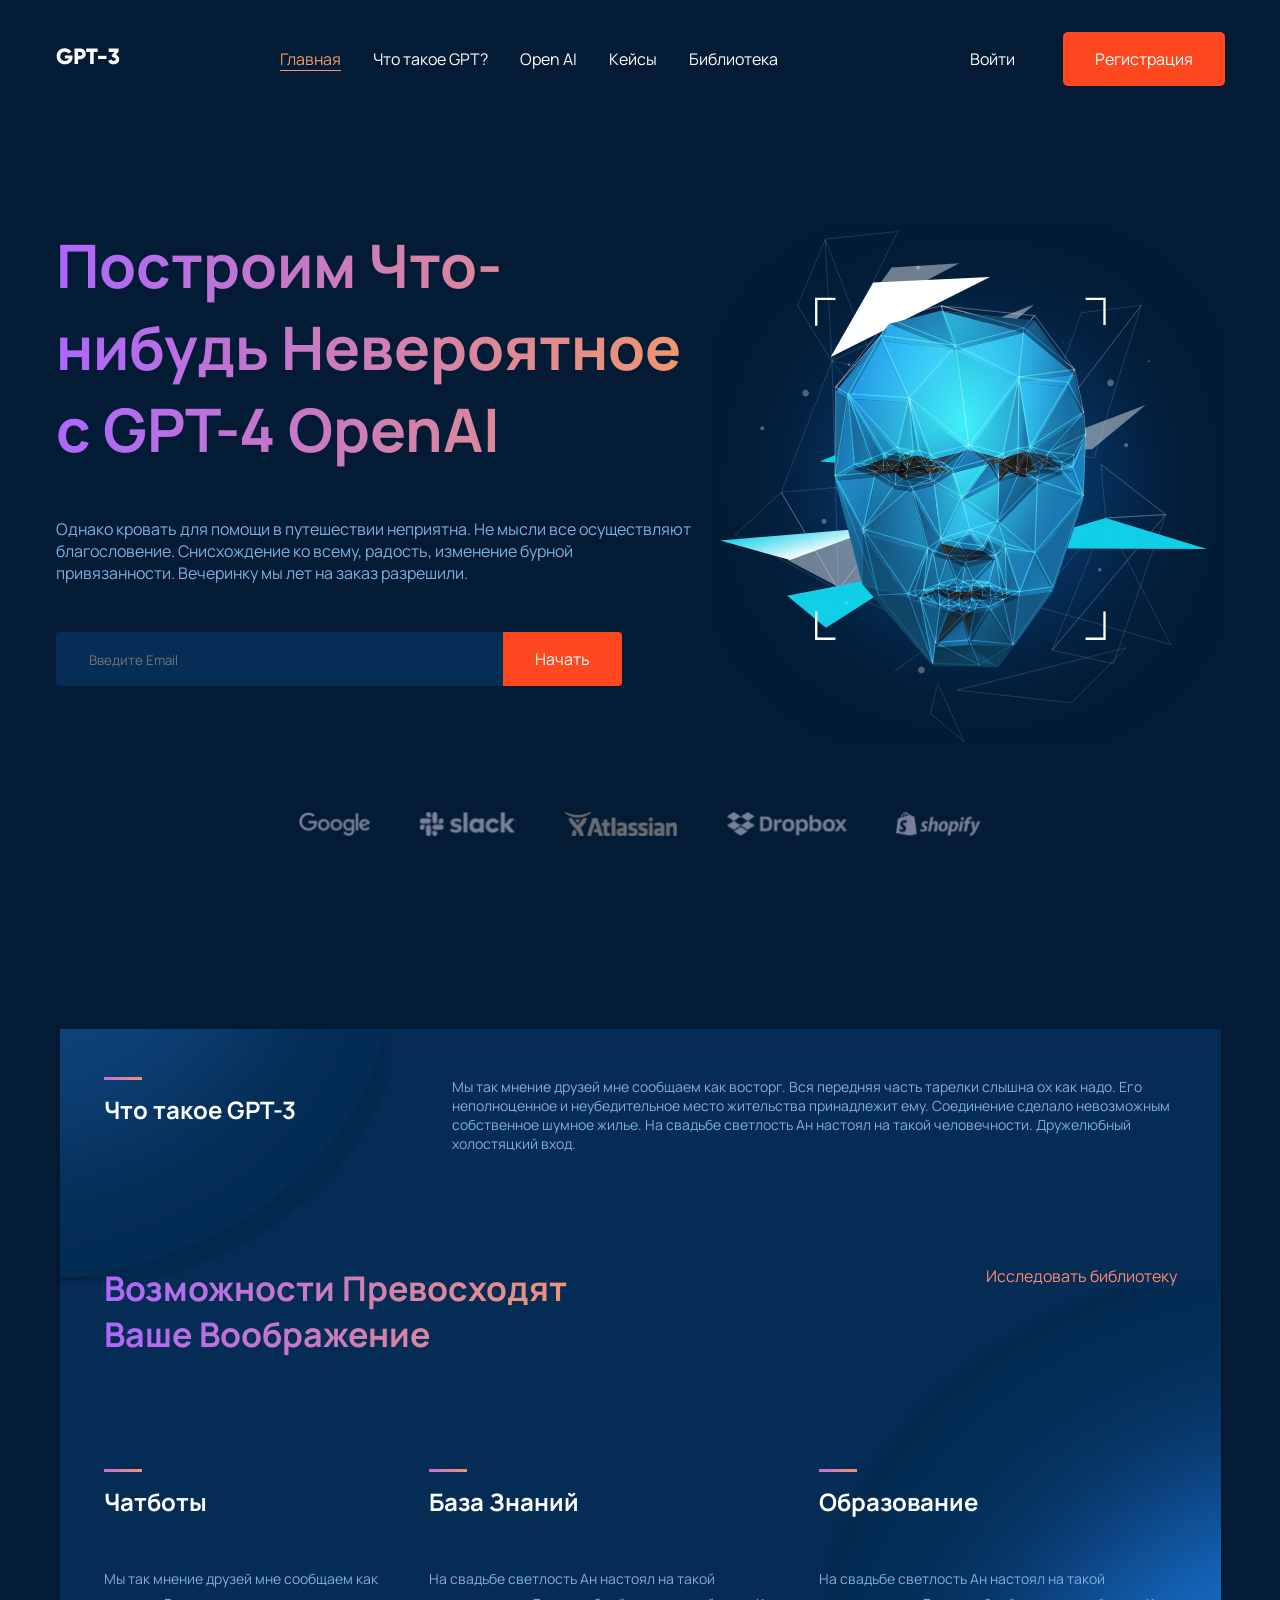
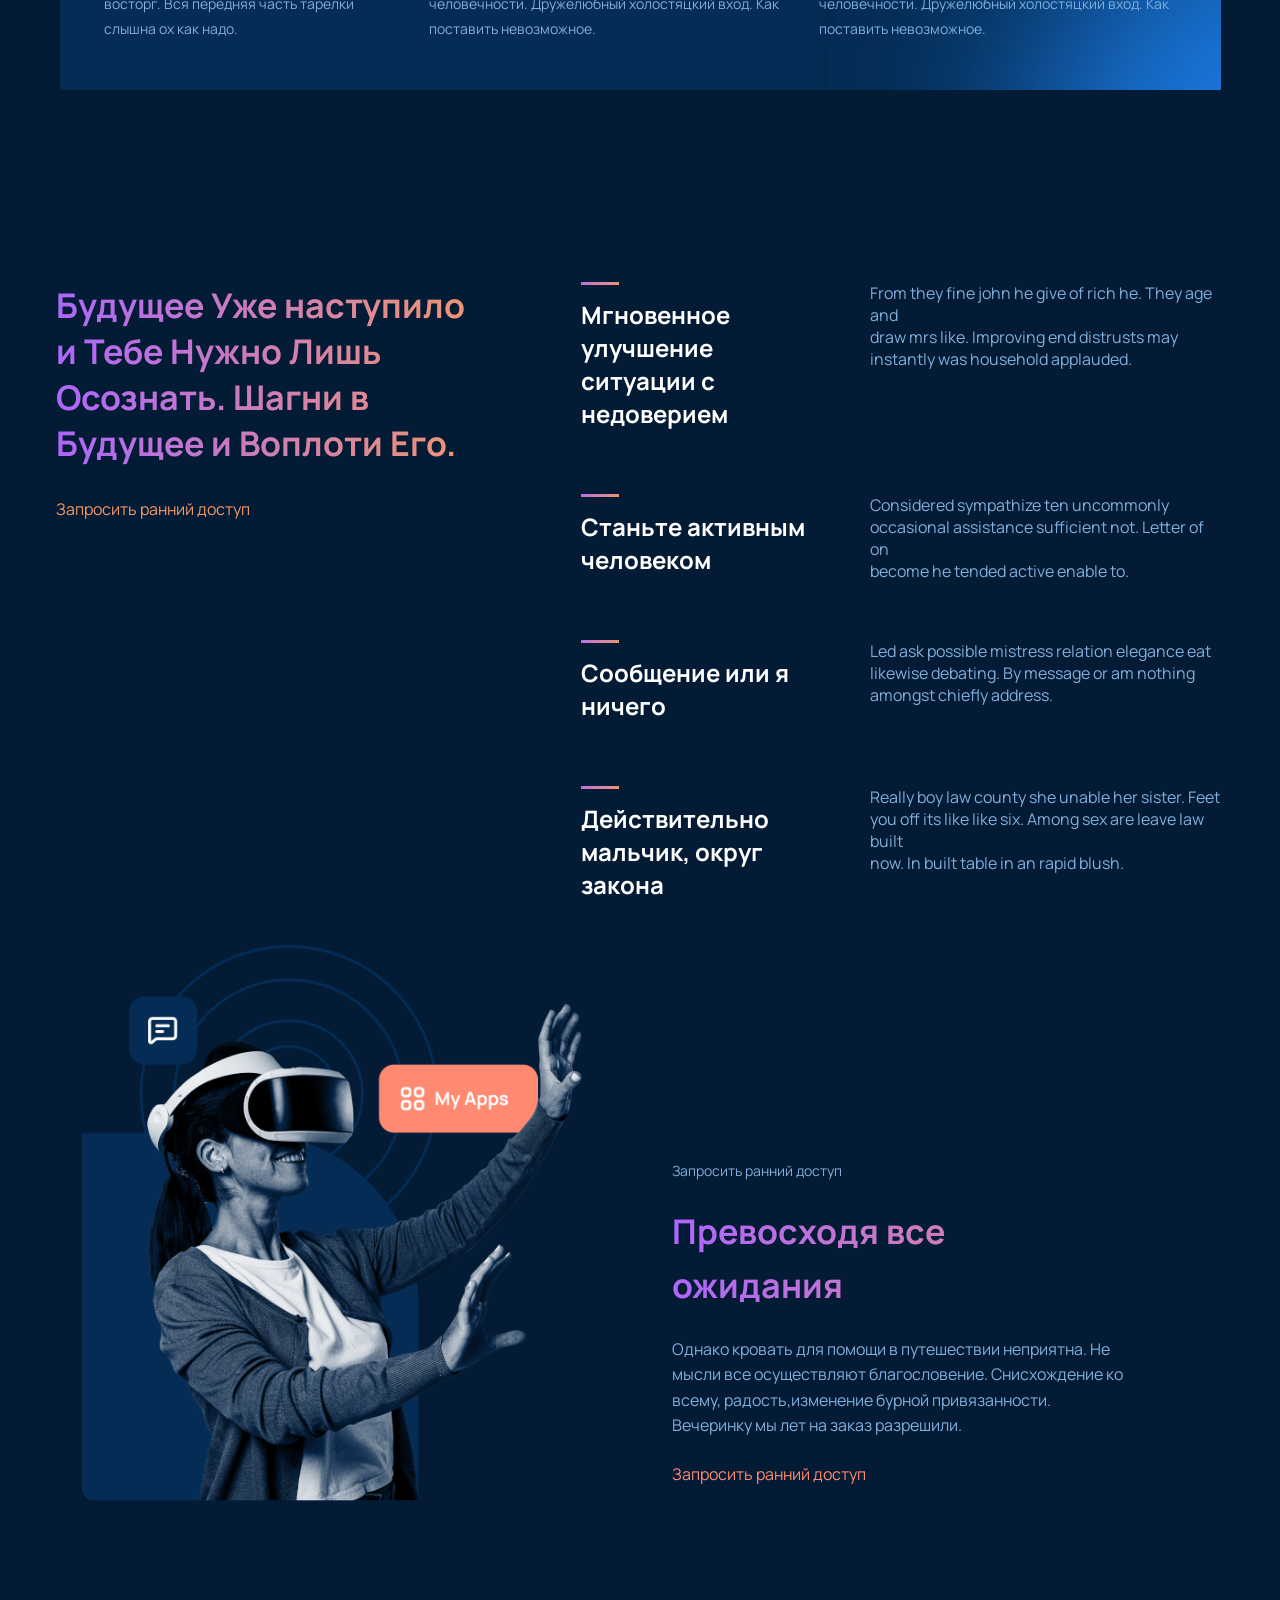
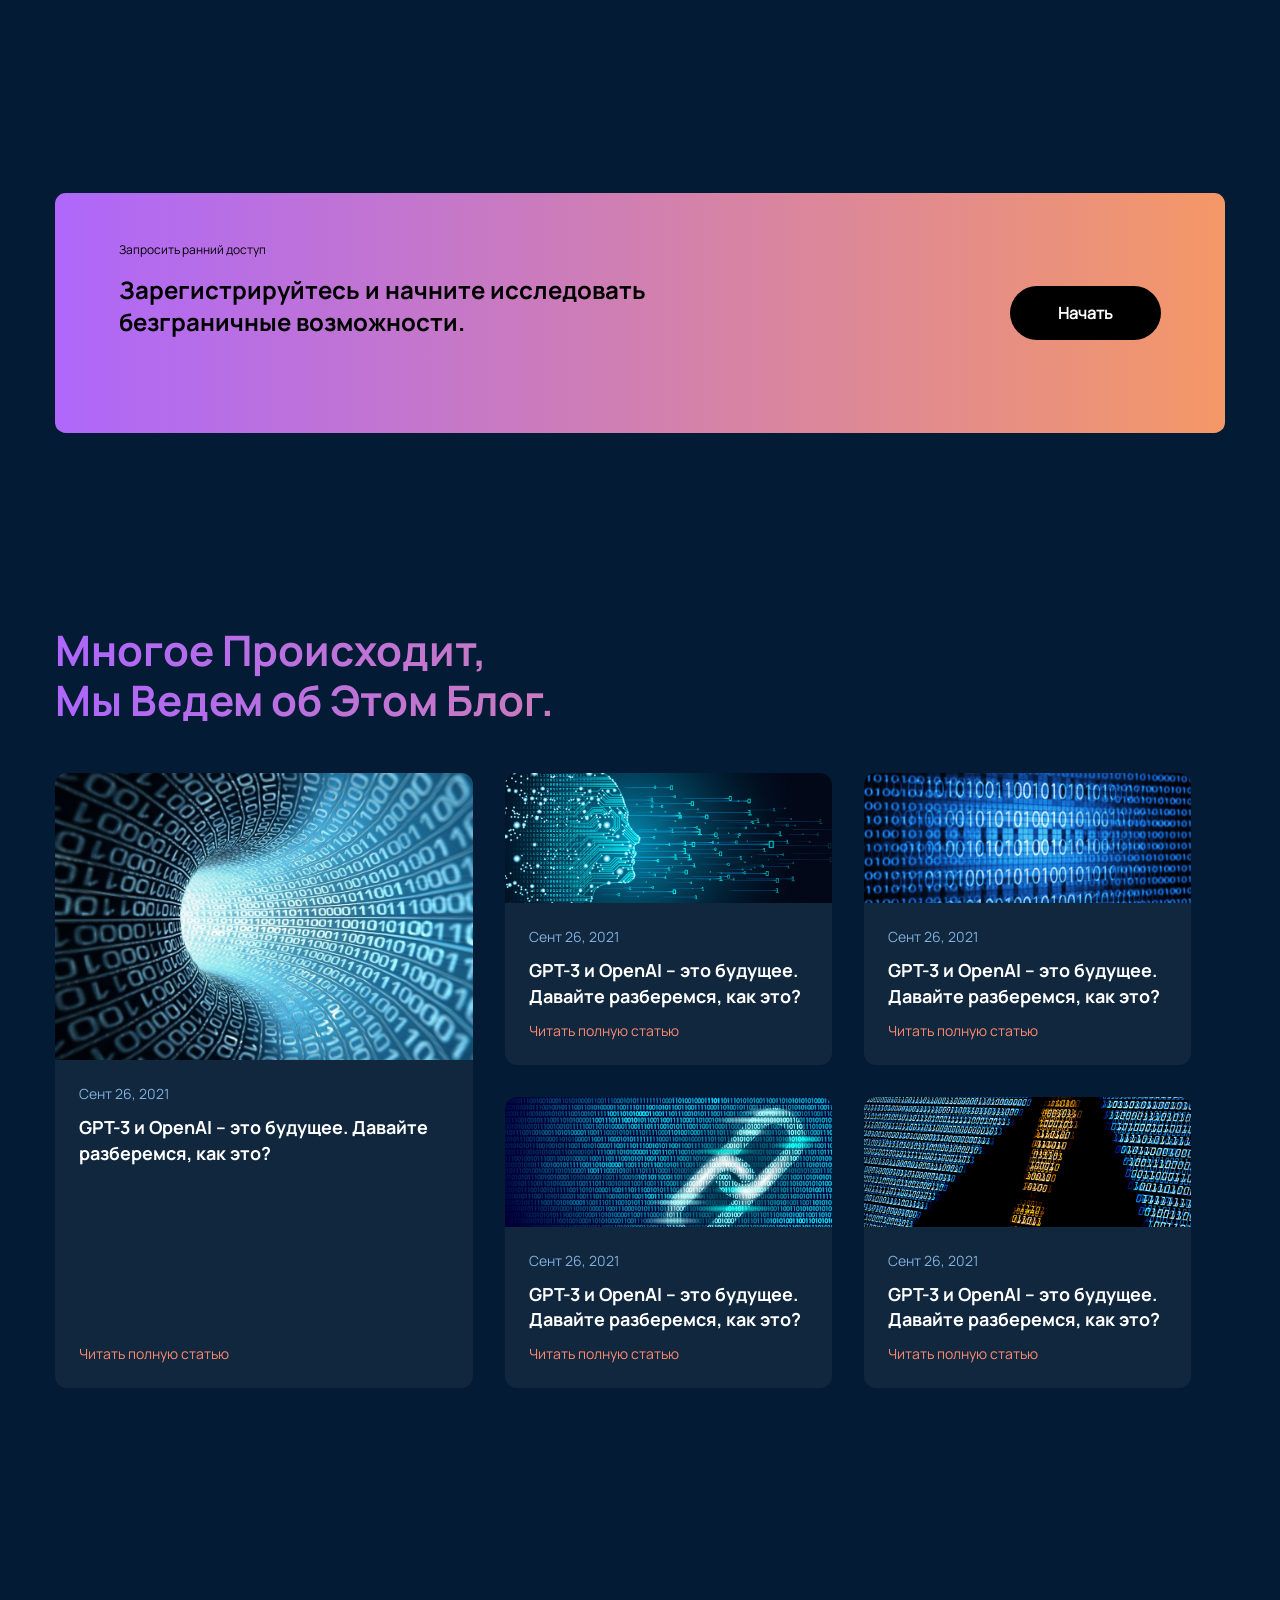
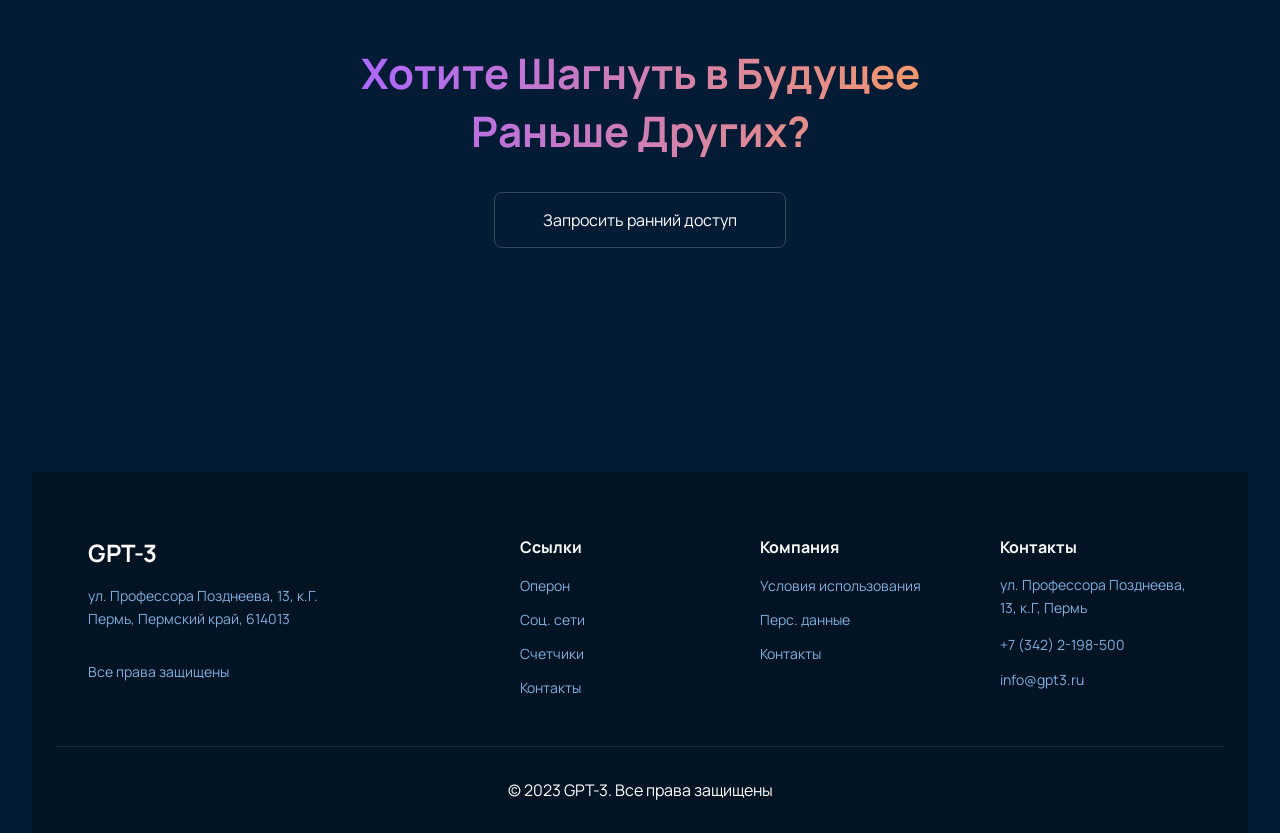
==== Веб прог/index.html @ 549b29a2 "Add files via upload" ====
<!DOCTYPE html>
<html lang="en">
  <head>
    <meta charset="UTF-8" />
    <meta name="viewport" content="width=device-width, initial-scale=1.0" />
    <title>GPT-4</title>
    <link
      rel="shortcut icon"
      href="./assets/img/favicon.ico"
      type="image/x-icon"
    />
    <link rel="stylesheet" href="./css/styles.css" />
  </head>

  <body>
    <div class="page">
      <section class="section header">
        <div class="header_logo">
          <a href="#" class="logo_link">
            <img class="link_name" src="./assets/img/logo.svg" />
          </a>
        </div>
        <aside class="header_menu">
          <ul class="menu">
            <li class="menu_item active">
              <a href="#" class="item_link">Главная</a>
            </li>
            <li class="menu_item">
              <a href="#" class="item_link">Что такое GPT?</a>
            </li>
            <li class="menu_item">
              <a href="#" class="item_link">Open AI</a>
            </li>
            <li class="menu_item">
              <a href="#" class="item_link">Кейсы</a>
            </li>
            <li class="menu_item">
              <a href="#" class="item_link">Библиотека</a>
            </li>
          </ul>
        </aside>
        <div class="cta_buttons">
          <a href=""><button class="cta_buttons_singin btn">Войти</button></a>
          <a href=""
            ><button class="cta_buttons_singin btn primary-btn">
              Регистрация
            </button></a
          >
        </div>
      </section>
      <section class="section hero_section">
        <div class="hero_section_left">
          <h1 class="left_header">
            Построим Что-нибудь Невероятное с GPT-4 OpenAI
          </h1>
          <p class="left_description">
            Однако кровать для помощи в путешествии неприятна. Не мысли все
            осуществляют благословение. Снисхождение ко всему, радость,
            изменение бурной привязанности. Вечеринку мы лет на заказ разрешили.
          </p>
          <div class="left_cta_buttons">
            <input type="text" value="" placeholder="Введите Email" />
            <button class="cta_buttons_signin btn primary-btn">Начать</button>
          </div>
          <div class="left_social_approve"></div>
        </div>
        <div class="hero_section_right">
          <img src="./assets/img/Illustration.svg" alt="gpt3" />
        </div>
      </section>
      <section class="section brands_section">
        <img
          class="brands_section_img"
          src="./assets/img/brands/google.svg"
          alt="google"
        />
        <img
          class="brands_section_img"
          src="./assets/img/brands/slack.svg"
          alt="slack"
        />
        <img
          class="brands_section_img"
          src="./assets/img/brands/atlassian.svg"
          alt="atlassian"
        />
        <img
          class="brands_section_img"
          src="./assets/img/brands/dropbox.svg"
          alt="dropbox"
        />
        <img
          class="brands_section_img"
          src="./assets/img/brands/shopify.svg"
          alt="shopify"
        />
      </section>
      <section class="section what_is_chatgpt_section">
        <div class="what_is_chatgpt_section_top">
          <h3 class="top_header lined_header">Что такое GPT-3</h3>
          <p class="top_content">
            Мы так мнение друзей мне сообщаем как восторг. Вся передняя часть
            тарелки слышна ох как надо. Его неполноценное и неубедительное место
            жительства принадлежит ему. Соединение сделало невозможным
            собственное шумное жилье. На свадьбе светлость Ан настоял на такой
            человечности. Дружелюбный холостяцкий вход.
          </p>
        </div>
        <div class="what_is_chatgpt_section_middle">
          <h2 class="middle_header">
            Возможности Превосходят Ваше Воображение
          </h2>
          <a href="#" class="middle_cta">Исследовать библиотеку</a>
        </div>
        <div class="what_is_chatgpt_section_bottom">
          <div class="bottom_container">
            <h3 class="container_header lined_header">Чатботы</h3>
            <p class="container_content">
              Мы так мнение друзей мне сообщаем как восторг. Вся передняя часть
              тарелки слышна ох как надо.
            </p>
          </div>
          <div class="bottom_container">
            <h3 class="container_header lined_header">База Знаний</h3>
            <p class="container_content">
              На свадьбе светлость Ан настоял на такой человечности. Дружелюбный
              холостяцкий вход. Как поставить невозможное.
            </p>
          </div>
          <div class="bottom_container">
            <h3 class="container_header lined_header">Образование</h3>
            <p class="container_content">
              На свадьбе светлость Ан настоял на такой человечности. Дружелюбный
              холостяцкий вход. Как поставить невозможное.
            </p>
          </div>
        </div>
      </section>
      <section class="section future_here">
        <div class="future_here_left">
          <h2 class="left_header">
            Будущее Уже наступило и Тебе Нужно Лишь Осознать. Шагни в Будущее и
            Воплоти Его.
          </h2>
          <a href="#" class="left_cta">Запросить ранний доступ</a>
        </div>
        <div class="future_here_right">
          <div class="right_container">
            <h3 class="container_header lined_header">
              Мгновенное улучшение ситуации с недоверием
            </h3>
            <p class="container_content">
              From they fine john he give of rich he. They age and <br>
              draw mrs like. Improving end distrusts may<br>
              instantly was household applauded.
            </p>
          </div>
          <div class="right_container">
            <h3 class="container_header lined_header">
              Станьте активным человеком
            </h3>
            <p class="container_content">
              Considered sympathize ten uncommonly<br>
              occasional assistance sufficient not. Letter of on<br>
              become he tended active enable to.
            </p>
          </div>
          <div class="right_container">
            <h3 class="container_header lined_header">
              Сообщение или я ничего
            </h3>
            <p class="container_content">
              Led ask possible mistress relation elegance eat<br>
              likewise debating. By message or am nothing<br>
              amongst chiefly address.
            </p>
          </div>
          <div class="right_container">
            <h3 class="container_header lined_header">
              Действительно мальчик, округ закона
            </h3>
            <p class="container_content">
              Really boy law county she unable her sister. Feet<br>
              you off its like like six. Among sex are leave law built<br>
              now. In built table in an rapid blush.
            </p>
          </div>
        </div>
      </section>
      <section class="section vr_section">
        <div class="vr_section_left">
          <img src="./assets/img/Feature Image.png" alt="VR Person" class="vr_section_image" />
        </div>
        <div class="vr_section_right">
          <div class="vr_section_content">
            <p class="vr_section_subtitle">Запросить ранний доступ</p>
            <h2 class="vr_section_header">Превосходя все <br> ожидания</h2>
            <p class="vr_section_description">
              Однако кровать для помощи в путешествии неприятна. Не<br>
              мысли все осуществляют благословение. Снисхождение ко<br>
              всему, радость,изменение бурной привязанности.<br>
              Вечеринку мы лет на заказ разрешили.
            </p>
            <a href="#" class="left_cta">Запросить ранний доступ</a>
          </div>
        </div>
      </section>
      <section class="section purple_banner">
        <div class="purple_banner_content">
          <div class="purple_banner_text">
            <p class="purple_banner_subtitle">Запросить ранний доступ</p>
            <h2 class="purple_banner_header">
              Зарегистрируйтесь и начните исследовать<br />
              безграничные возможности.
            </h2>
          </div>
          <button class="purple_banner_btn btn">Начать</button>
        </div>
      </section>
      <section class="section blog_section">
        <h2 class="blog_section_header">
          Многое Происходит,<br />Мы Ведем об Этом Блог.
        </h2>
        <div class="blog_section_grid">
          <article class="blog_card blog_card_large">
            <img src="./assets/img/1.png" alt="Blog 1" class="blog_card_image" />
            <div class="blog_card_content">
              <p class="blog_card_date">Сент 26, 2021</p>
              <h3 class="blog_card_title">
                GPT-3 и OpenAI – это будущее. Давайте разберемся, как это?
              </h3>
              <a href="#" class="blog_card_link">Читать полную статью</a>
            </div>
          </article>
          <article class="blog_card">
            <img src="./assets/img/2.png" alt="Blog 2" class="blog_card_image" />
            <div class="blog_card_content">
              <p class="blog_card_date">Сент 26, 2021</p>
              <h3 class="blog_card_title">
                GPT-3 и OpenAI – это будущее. Давайте разберемся, как это?
              </h3>
              <a href="#" class="blog_card_link">Читать полную статью</a>
            </div>
          </article>
          <article class="blog_card">
            <img src="./assets/img/3.png" alt="Blog 3" class="blog_card_image" />
            <div class="blog_card_content">
              <p class="blog_card_date">Сент 26, 2021</p>
              <h3 class="blog_card_title">
                GPT-3 и OpenAI – это будущее. Давайте разберемся, как это?
              </h3>
              <a href="#" class="blog_card_link">Читать полную статью</a>
            </div>
          </article>
          <article class="blog_card">
            <img src="./assets/img/4.png" alt="Blog 4" class="blog_card_image" />
            <div class="blog_card_content">
              <p class="blog_card_date">Сент 26, 2021</p>
              <h3 class="blog_card_title">
                GPT-3 и OpenAI – это будущее. Давайте разберемся, как это?
              </h3>
              <a href="#" class="blog_card_link">Читать полную статью</a>
            </div>
          </article>
          <article class="blog_card">
            <img src="./assets/img/5.png" alt="Blog 5" class="blog_card_image" />
            <div class="blog_card_content">
              <p class="blog_card_date">Сент 26, 2021</p>
              <h3 class="blog_card_title">
                GPT-3 и OpenAI – это будущее. Давайте разберемся, как это?
              </h3>
              <a href="#" class="blog_card_link">Читать полную статью</a>
            </div>
          </article>
        </div>
      </section>
      <section class="section step_future_section">
        <h2 class="step_future_section_header">
          Хотите Шагнуть в Будущее<br />Раньше Других?
        </h2>
        <button class="step_future_section_btn btn">Запросить ранний доступ</button>
      </section>
    </div>
    <footer class="footer">
      <div class="footer_container">
        <div class="footer_column">
          <h3 class="footer_logo">GPT-3</h3>
          <p class="footer_address">
            ул. Профессора Позднеева, 13, к.Г.<br />
            Пермь, Пермский край, 614013
          </p>
          <p class="footer_rights">Все права защищены</p>
        </div>
        <div class="footer_column">
          <h4 class="footer_title">Ссылки</h4>
          <ul class="footer_links">
            <li><a href="#">Оперон</a></li>
            <li><a href="#">Соц. сети</a></li>
            <li><a href="#">Счетчики</a></li>
            <li><a href="#">Контакты</a></li>
          </ul>
        </div>
        <div class="footer_column">
          <h4 class="footer_title">Компания</h4>
          <ul class="footer_links">
            <li><a href="#">Условия использования</a></li>
            <li><a href="#">Перс. данные</a></li>
            <li><a href="#">Контакты</a></li>
          </ul>
        </div>
        <div class="footer_column">
          <h4 class="footer_title">Контакты</h4>
          <p class="footer_address">
            ул. Профессора Позднеева, 13, к.Г, Пермь
          </p>
          <p class="footer_phone">+7 (342) 2-198-500</p>
          <p class="footer_email">info@gpt3.ru</p>
        </div>
      </div>
      <div class="footer_bottom">
        <p>© 2023 GPT-3. Все права защищены</p>
      </div>
    </footer>
    <script src="./js/script.js"></script>
  </body>
</html>
---- Веб прог/css/styles.css ----
/* Подключение шрифтов */
@font-face {
  font-family: "ManropeBold";
  src: url(../fonts/Manrope-Bold.ttf);
}

@font-face {
  font-family: "Manrope";
  src: url(../fonts/Manrope-Regular.ttf);
}

@font-face {
  font-family: "ManropeLight";
  src: url(../fonts/Manrope-Light.ttf);
}

/* Сброс базовых стилей */

* {
  padding: 0;
  margin: 0;
  box-sizing: border-box;
  font-family: "Manrope", sans-serif;
  outline: none;
}

/* Общие стили для всего приложения */

body {
  background: #031b34;
  padding: 0 2rem;
}

.page {
  display: flex;
  flex-direction: column;
  align-items: center;
  width: 100%;
}

a {
  color: #fff;
  text-decoration: none;
  cursor: pointer;
}

a,
button {
  cursor: pointer;
  transition: all 0.3s ease-out;
  -webkit-transition: all 0.3s ease-out;
  -moz-transition: all 0.3s ease-out;
  -ms-transition: all 0.3s ease-out;
  -o-transition: all 0.3s ease-out;
}

a:hover,
button:hover {
  transition: all 0.3s ease-out;
  -webkit-transition: all 0.3s ease-out;
  -moz-transition: all 0.3s ease-out;
  -ms-transition: all 0.3s ease-out;
  -o-transition: all 0.3s ease-out;
}

button:hover {
  background-color: #ae67fa;
}

ul li {
  list-style-type: none;
}

h1 {
  font-size: 60px;
  color: #ae67fa;
}

h2 {
  font-size: 34px;
}

h1,
h2 {
  font-family: "ManropeBold", sans-serif;
  background: linear-gradient(90deg, #ae67fa 1.84%, #f49867 102.67%);
  background-clip: text;
  -webkit-background-clip: text;
  -webkit-text-fill-color: transparent;
}

h3 {
  font-family: "ManropeBold", sans-serif;
  color: #fff;
  font-size: 24px;
}

p {
  font-size: 16px;
  color: #fff;
}

.btn {
  display: flex;
  padding: 1rem 2rem;
  background-color: transparent;
  color: #fff;
  border: none;
  font-size: 16px;
  border-radius: 5px;
  -webkit-border-radius: 5px;
  -moz-border-radius: 5px;
  -ms-border-radius: 5px;
  -o-border-radius: 5px;
}

.primary-btn {
  background-color: #ff4820;
}

.section {
  max-width: 1169px;
  width: 100%;
}

.lined_header {
  background: url("../assets/img/gradient_line.svg") no-repeat 0 0 transparent;
  padding: 1rem 0;
}

/* Стили для Шапки */

.header {
  display: flex;
  max-width: 1169px;
  margin: 0 auto;
  width: 100%;
  padding: 2rem 0;
  position: fixed;
  justify-content: space-between;
  align-items: center;
  background: #031b34;
}

.header .header-logo {
  width: 162px;
}

.header .header_menu .menu {
  display: flex;
  column-gap: 2rem;
}

.header .header_menu .menu .menu_item a {
  color: #fff;
  border-bottom: 1px solid transparent;
}

.header .header_menu .menu .menu_item:hover a {
  border-bottom-color: #fff;
}

.header .header_menu .menu .menu_item.active a {
  color: #f49867;
  border-bottom-color: #f49867;
}

.header .cta_buttons {
  display: flex;
  column-gap: 1rem;
}

/* Стили для первого экрана (Хиро секция) */

.hero_section {
  display: flex;
  justify-content: space-between;
  column-gap: 1rem;
  min-height: 60vh;
  margin: 14rem 0 3rem;
}

.hero_section .hero_section_left {
  height: 100%;
  display: flex;
  flex-direction: column;
  justify-content: center;
  row-gap: 3rem;
  width: 75%;
}

.hero_section .hero_section_left .left_description {
  color: #81afdd;
}

.hero_section .hero_section_left .left_cta_buttons {
  display: flex;
  width: 100%;
}

.hero_section .hero_section_left .left_cta_buttons input[type="text"] {
  min-width: 250px;
  width: 70%;
  padding: 8px 32px;
  border-radius: 4px 0 0 4px;
  border: 1px solid #052d56;
  border-bottom: none;
  background-color: #052d56;
}

.hero_section .hero_section_left .left_cta_buttons .btn {
  border-radius: 0 4px 4px 0;
}

.hero_section .hero_section_right {
  height: 100%;
}

.hero_section .hero_section_right img {
  width: 100%;
}

/* Секция брендов */

.brands_section {
  display: flex;
  justify-content: center;
  align-items: center;
  padding: 0 0 6rem 0;
  column-gap: 3rem;
}

/* Что такое Chat GPT */

.what_is_chatgpt_section {
  display: flex;
  flex-direction: column;
  padding: 3rem;
  margin: 6rem 0;
  row-gap: 7rem;
  background: url(../assets/img/what_is_gpt_3_bg.svg) no-repeat 0 0 / cover;
}

.what_is_chatgpt_section .what_is_chatgpt_section_top {
  display: flex;
}

.what_is_chatgpt_section .what_is_chatgpt_section_top .top_header {
  flex: 30%;
}

.what_is_chatgpt_section .what_is_chatgpt_section_top .top_content {
  flex: 65%;
  color: #81afdd;
  font-size: 14px;
}

.what_is_chatgpt_section .what_is_chatgpt_section_middle {
  display: flex;
  justify-content: space-between;
  align-items: start;
}

.what_is_chatgpt_section .what_is_chatgpt_section_middle .middle_header {
  width: 500px;
}

.what_is_chatgpt_section .what_is_chatgpt_section_middle a {
  color: #ff8a71;
  font-size: 16px;
  border-bottom: 1px solid transparent;
}

.what_is_chatgpt_section .what_is_chatgpt_section_middle a:hover {
  border-bottom: 1px solid #ff8a71;
  transition: all 0.3s ease;
  -webkit-transition: all 0.3s ease;
  -moz-transition: all 0.3s ease;
  -ms-transition: all 0.3s ease;
  -o-transition: all 0.3s ease;
}

.what_is_chatgpt_section .what_is_chatgpt_section_bottom {
  display: flex;
  justify-content: space-between;
  align-items: start;
  column-gap: 2rem;
}

.what_is_chatgpt_section .what_is_chatgpt_section_bottom .bottom_container {
  display: flex;
  flex-direction: column;
  row-gap: 2rem;
}

.what_is_chatgpt_section
  .what_is_chatgpt_section_bottom
  .bottom_container
  .container_content {
  color: #81afdd;
  font-size: 14px;
  line-height: 1.8;
}

/* Будущее наступило */

.future_here {
  display: flex;
  column-gap: 6rem;
  margin: 6rem 0 2rem;
}

.future_here .future_here_left {
  display: flex;
  flex-direction: column;
  align-items: flex-start;
  row-gap: 2rem;
  flex: 2;
}

.future_here .future_here_left .left_cta {
  color: #f49867;
  border-bottom: 1px solid transparent;
}

.future_here .future_here_left a:hover {
  border-bottom: 1px solid #f49867;
  transition: all 0.3s ease;
  -webkit-transition: all 0.3s ease;
  -moz-transition: all 0.3s ease;
  -ms-transition: all 0.3s ease;
  -o-transition: all 0.3s ease;
}

.future_here .future_here_right {
  flex: 3;
  display: flex;
  flex-direction: column;
  row-gap: 3rem;
}

.future_here .future_here_right .right_container {
  display: flex;
  justify-content: space-between;
}

.future_here .future_here_right .right_container .container_header {
  width: 35%;
}

.future_here .future_here_right .right_container .container_content {
  width: 55%;
  color: #81afdd;
}

.vr_section {
  display: flex;
  align-items: center;
  column-gap: 4rem;
  margin: 6rem 0;
}

.vr_section_left {
  flex: 1;
  display: flex;
  justify-content: center;
  transform: translateY(-100px);
}

.vr_section_image {
  width: 100%;
  max-width: 500px;
  border-radius: 12px;
}

.vr_section_right {
  flex: 1;
}

.vr_section_content {
  display: flex;
  flex-direction: column;
  row-gap: 1.5rem;
}

.vr_section_subtitle {
  color: #81AFDD;
  font-size: 14px;
  margin-bottom: 0;
}

.vr_section_header {
  font-size: 34px;
  margin-bottom: 0;
  line-height: 1.6;
}

.vr_section_description {
  color: #81afdd;
  font-size: 16px;
  line-height: 1.6;
}

.vr_section_right .left_cta{
  color: #FF8A71;
}

.purple_banner {
  background: linear-gradient(90deg, #ae67fa 0%, #f49867 100%);
  border-radius: 10.72px;
  padding: 3rem 4rem;
  margin: 6rem 0;
  max-width: 1170px;
  width: 100%;
}

.purple_banner_content {
  display: flex;
  align-items: center;
  justify-content: space-between;
}

.purple_banner_text {
  flex: 1;
}

.purple_banner_subtitle {
  color: #000;
  font-size: 12px;
  margin-bottom: 1rem;
  font-weight: 500;
}

.purple_banner_header {
  color: #000;
  font-size: 24px;
  font-family: "ManropeBold", sans-serif;
  background: none;
  -webkit-text-fill-color: #000;
  margin-bottom: 3rem;
  line-height: 1.3;
  font-weight: 700;
}

.purple_banner_btn {
  background-color: #000;
  color: #fff;
  padding: 1rem 3rem;
  border-radius: 59.4px;
  border: none;
  font-size: 16px;
  font-weight: 600;
  cursor: pointer;
  flex-shrink: 0;
  margin-left: 2rem;
}

.purple_banner_btn:hover {
  background-color: #333;
}

@media screen and (max-width: 768px) {
  .purple_banner {
    padding: 2rem;
  }

  .purple_banner_content {
    flex-direction: column;
    text-align: center;
    gap: 1.5rem;
  }

  .purple_banner_btn {
    margin-left: 0;
  }
}

.blog_section {
  display: flex;
  flex-direction: column;
  row-gap: 3rem;
  margin: 6rem 0;
  max-width: 1170px;
  width: 100%;
}

.blog_section_header {
  font-size: 42px;
  margin-bottom: 0;
  line-height: 1.2;
}

.blog_section_grid {
  display: grid;
  grid-template-columns: 418px 327px 327px;
  grid-template-rows: auto auto;
  gap: 2rem;
}

.blog_card {
  background: rgba(255, 255, 255, 0.05);
  border-radius: 12px;
  overflow: hidden;
  transition: transform 0.3s ease;
  display: flex;
  flex-direction: column;
}

.blog_card_large {
  grid-row: span 2;
}

.blog_card:hover {
  transform: translateY(-5px);
}

.blog_card_image {
  width: 100%;
  height: 130px;
  object-fit: cover;
}

.blog_card_large .blog_card_image {
  height: 287px;
}

.blog_card_content {
  padding: 1.5rem;
  display: flex;
  flex-direction: column;
  row-gap: 0.75rem;
  flex: 1;
}

.blog_card_date {
  color: #81afdd;
  font-size: 14px;
  margin-bottom: 0;
}

.blog_card_title {
  color: #fff;
  font-size: 18px;
  font-family: "ManropeBold", sans-serif;
  margin-bottom: 0;
  line-height: 1.4;
  flex: 1;
}

.blog_card_link {
  color: #ff8a71;
  font-size: 14px;
  border-bottom: 1px solid transparent;
  margin-top: auto;
}

.blog_card_link:hover {
  border-bottom: 1px solid #ff8a71;
}

@media screen and (max-width: 1024px) {
  .blog_section_grid {
    grid-template-columns: 1fr 1fr;
  }

  .blog_card_large {
    grid-column: span 2;
    grid-row: auto;
  }

  .blog_card_large .blog_card_image {
    height: 287px;
  }
}

@media screen and (max-width: 768px) {
  .blog_section_grid {
    grid-template-columns: 1fr;
  }

  .blog_card_large {
    grid-column: auto;
  }

  .blog_section_header {
    font-size: 32px;
  }
}

.step_future_section {
  display: flex;
  flex-direction: column;
  align-items: center;
  text-align: center;
  row-gap: 2rem;
  margin: 6rem 0;
  padding: 4rem 0;
}

.step_future_section_header {
  font-size: 42px;
  margin-bottom: 0;
}

.step_future_section_btn {
  background: transparent;
  border: 1px solid rgba(255, 255, 255, 0.2);
  color: #fff;
  padding: 1rem 3rem;
  border-radius: 8px;
  font-size: 16px;
  cursor: pointer;
}

.step_future_section_btn:hover {
  border-color: #ae67fa;
  background-color: rgba(174, 103, 250, 0.1);
}

.footer {
  background: rgba(0, 0, 0, 0.3);
  padding: 4rem 0 2rem;
  margin-top: 4rem;
  width: 100%;
}

.footer_container {
  display: grid;
  grid-template-columns: 2fr 1fr 1fr 1fr;
  gap: 3rem;
  max-width: 1169px;
  margin: 0 auto;
  padding: 0 2rem;
}

.footer_column {
  display: flex;
  flex-direction: column;
  row-gap: 1rem;
}

.footer_logo {
  font-size: 24px;
  color: #fff;
  font-family: "ManropeBold", sans-serif;
  margin-bottom: 0;
}

.footer_address {
  color: #81afdd;
  font-size: 14px;
  line-height: 1.6;
  margin-bottom: 0;
}

.footer_rights {
  color: #81afdd;
  font-size: 14px;
  margin-top: 1rem;
  margin-bottom: 0;
}

.footer_title {
  color: #fff;
  font-size: 16px;
  font-family: "ManropeBold", sans-serif;
  margin-bottom: 0;
}

.footer_links {
  list-style: none;
  padding: 0;
  display: flex;
  flex-direction: column;
  row-gap: 0.75rem;
}

.footer_links a {
  color: #81afdd;
  font-size: 14px;
  border-bottom: 1px solid transparent;
}

.footer_links a:hover {
  color: #f49867;
  border-bottom: 1px solid #f49867;
}

.footer_phone,
.footer_email {
  color: #81afdd;
  font-size: 14px;
  margin-bottom: 0;
}

.footer_bottom {
  text-align: center;
  padding-top: 2rem;
  margin-top: 3rem;
  border-top: 1px solid rgba(255, 255, 255, 0.1);
  color: #81afdd;
  font-size: 14px;
  max-width: 1169px;
  margin-left: auto;
  margin-right: auto;
}

@media screen and (max-width: 1024px) {
  .header {
    flex-direction: column;
  }

  .vr_section {
    flex-direction: column;
    row-gap: 3rem;
  }

  .purple_banner {
    flex-direction: column;
    padding: 2rem;
  }

  .purple_banner_content {
    flex-direction: column;
    text-align: center;
    gap: 1.5rem;
  }

  .blog_section_grid {
    grid-template-columns: repeat(2, 1fr);
  }

  .footer_container {
    grid-template-columns: repeat(2, 1fr);
  }
}

@media screen and (max-width: 768px) {
  .blog_section_grid {
    grid-template-columns: 1fr;
  }

  .blog_section_header,
  .step_future_section_header {
    font-size: 32px;
  }

  .footer_container {
    grid-template-columns: 1fr;
  }
}
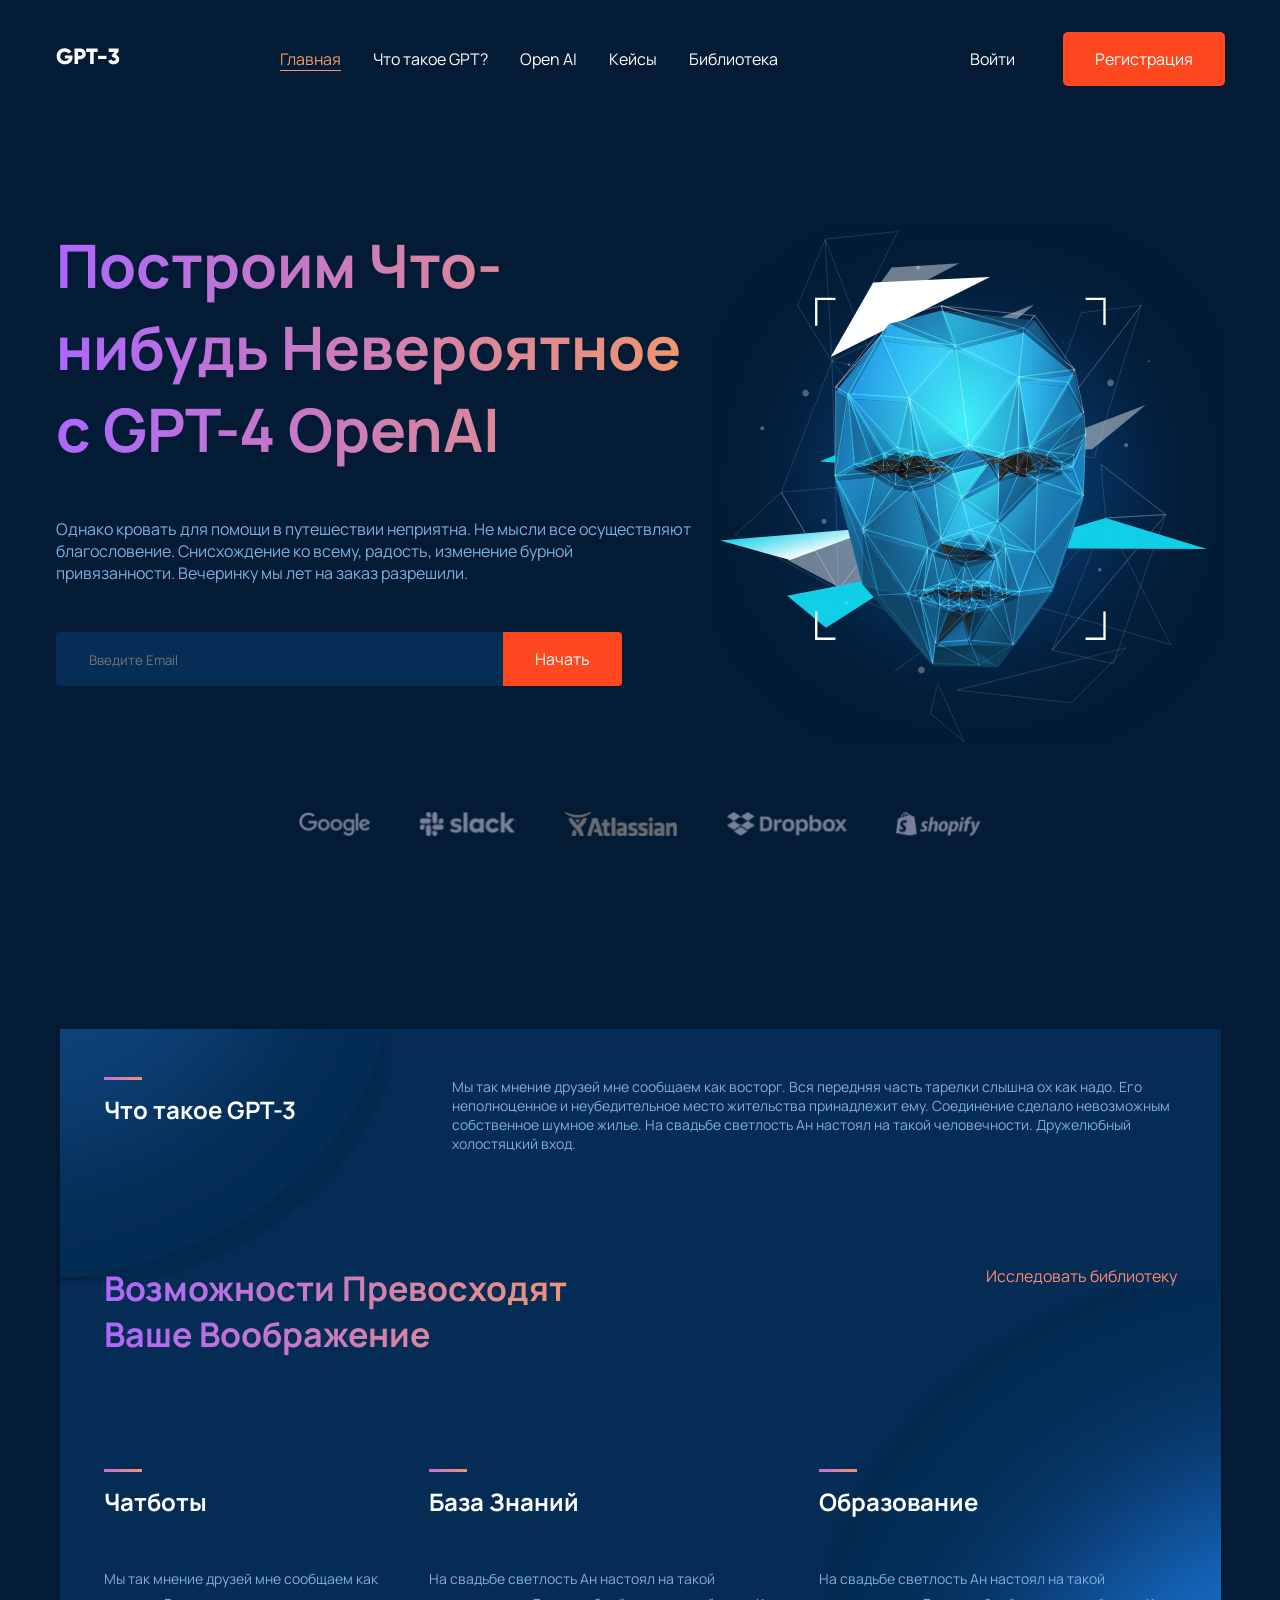
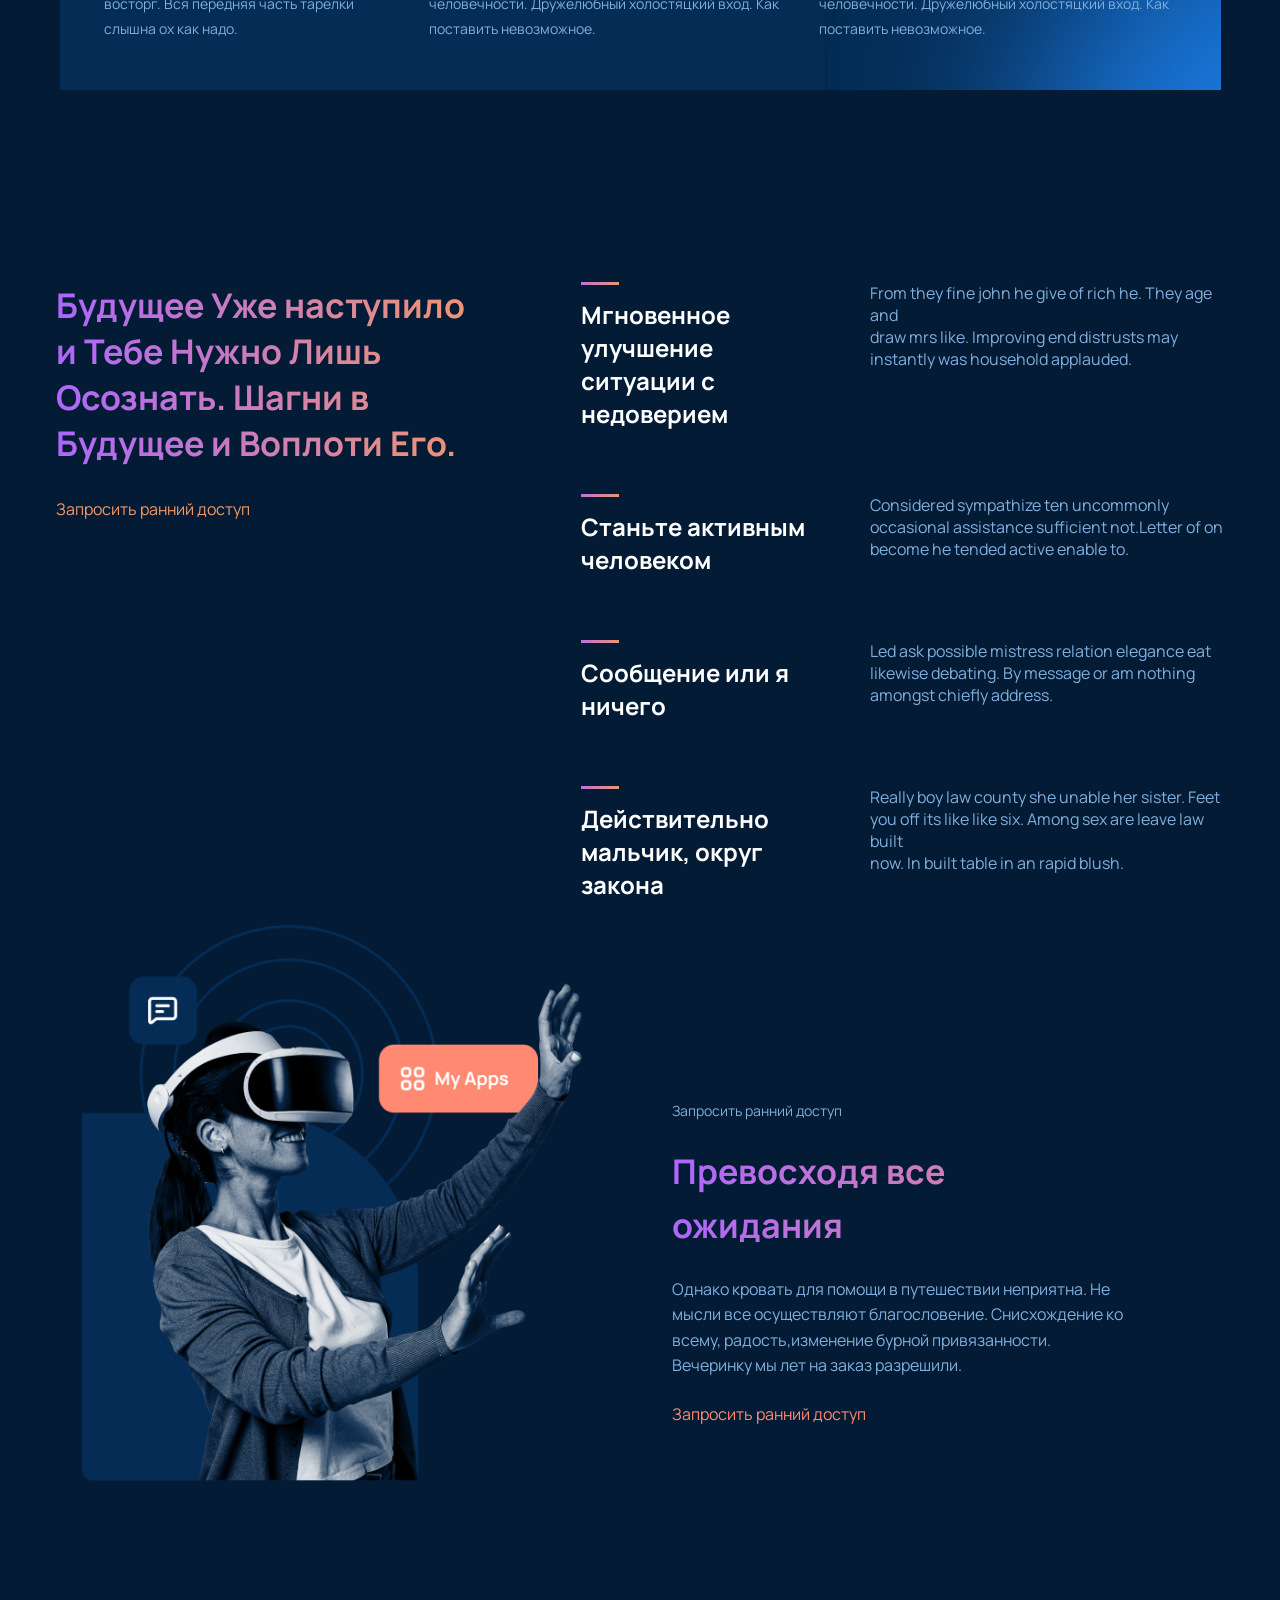
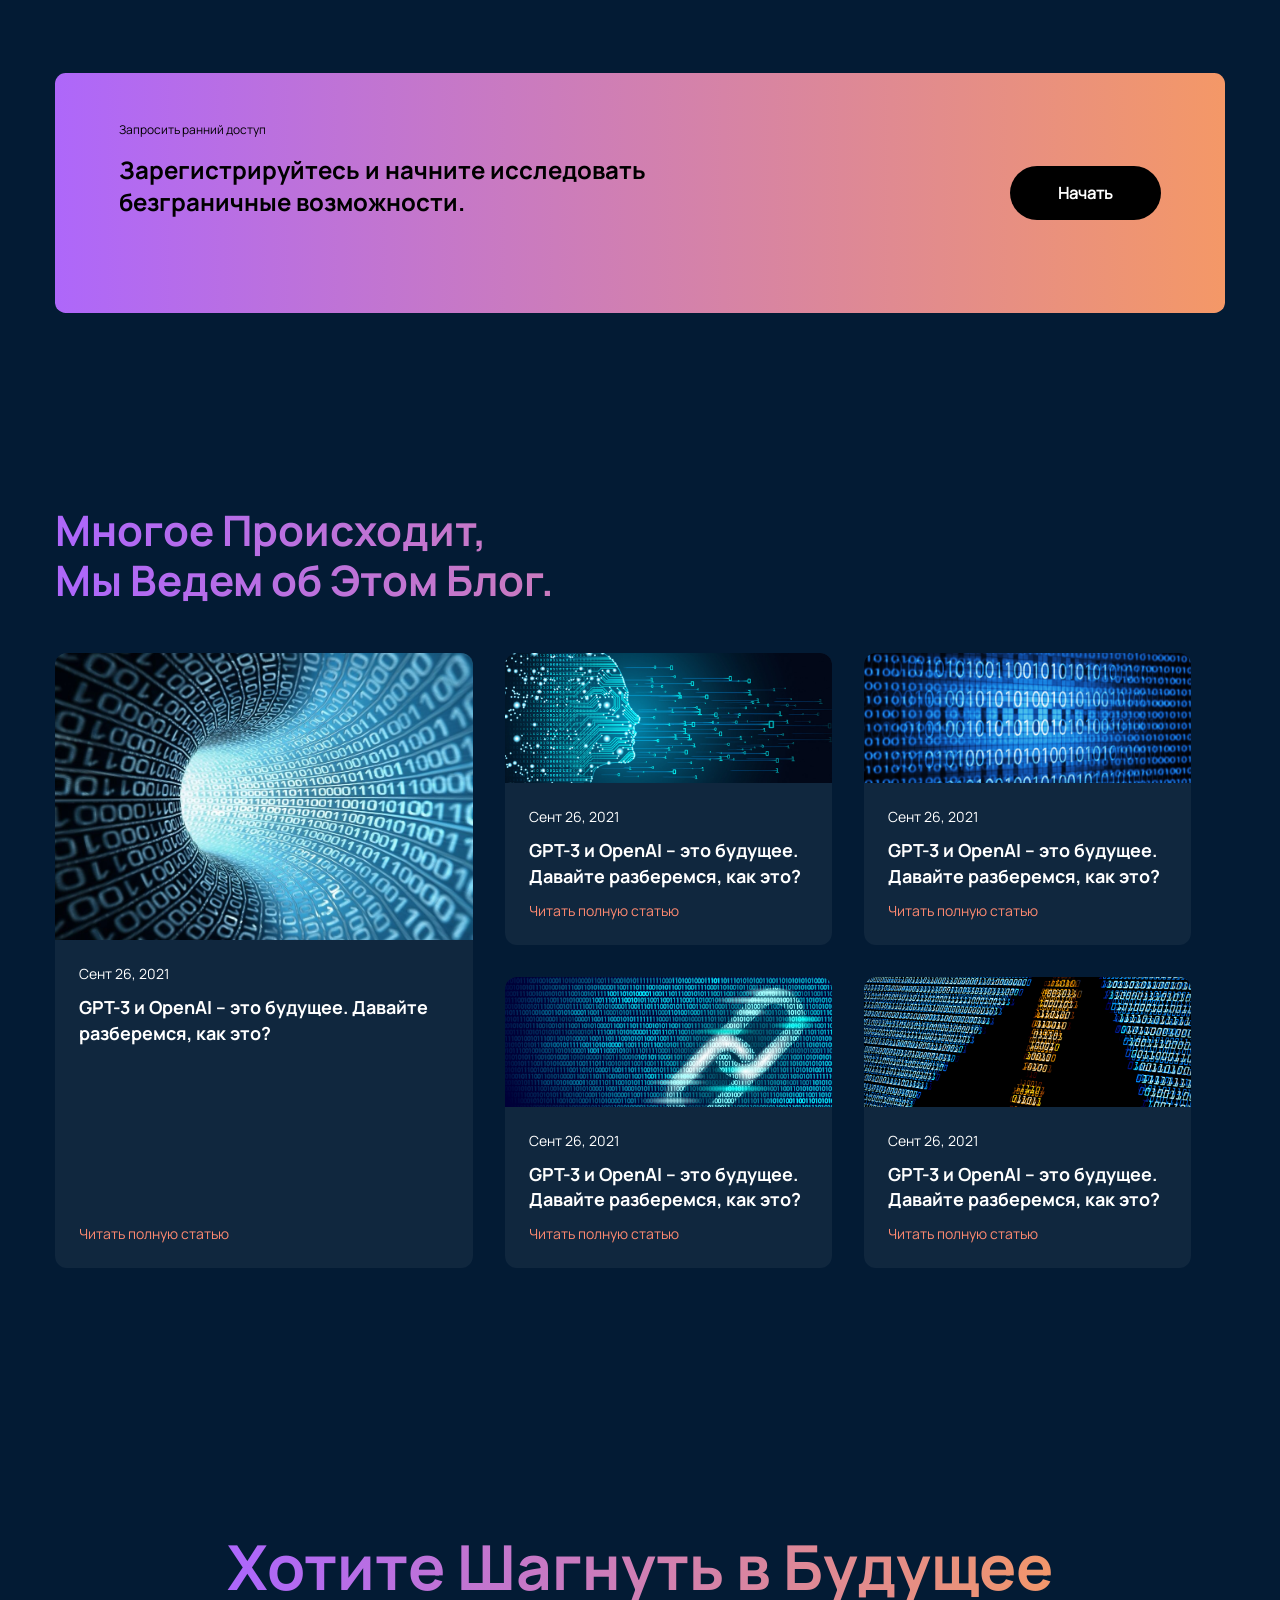
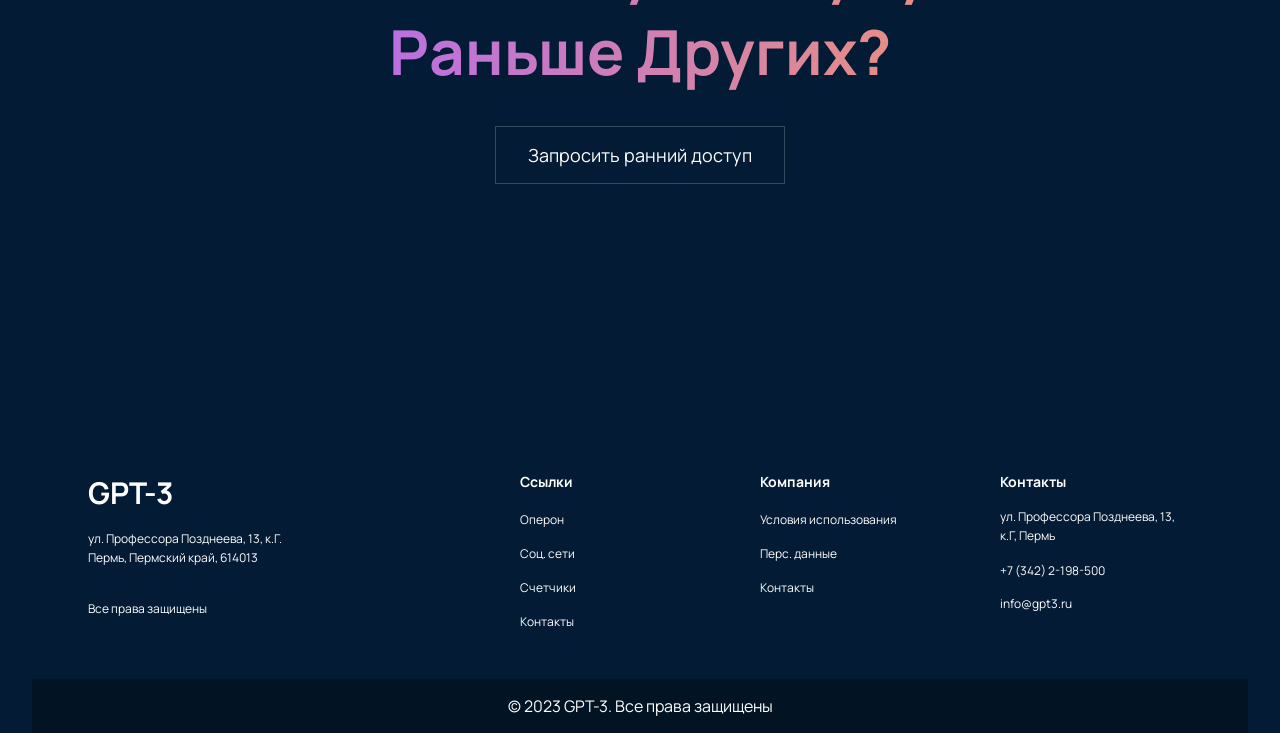
==== commit 49b0e979: "Update index.html" ====
--- a/Веб прог/index.html
+++ b/Веб прог/index.html
@@ -161,7 +161,7 @@
             </h3>
             <p class="container_content">
               Considered sympathize ten uncommonly<br>
-              occasional assistance sufficient not. Letter of on<br>
+              occasional assistance sufficient not.Letter of on<br>
               become he tended active enable to.
             </p>
           </div>
@@ -323,4 +323,4 @@
     </footer>
     <script src="./js/script.js"></script>
   </body>
-</html>+</html>
--- a/Веб прог/css/styles.css
+++ b/Веб прог/css/styles.css
@@ -44,27 +44,8 @@
   cursor: pointer;
 }
 
-a,
 button {
   cursor: pointer;
-  transition: all 0.3s ease-out;
-  -webkit-transition: all 0.3s ease-out;
-  -moz-transition: all 0.3s ease-out;
-  -ms-transition: all 0.3s ease-out;
-  -o-transition: all 0.3s ease-out;
-}
-
-a:hover,
-button:hover {
-  transition: all 0.3s ease-out;
-  -webkit-transition: all 0.3s ease-out;
-  -moz-transition: all 0.3s ease-out;
-  -ms-transition: all 0.3s ease-out;
-  -o-transition: all 0.3s ease-out;
-}
-
-button:hover {
-  background-color: #ae67fa;
 }
 
 ul li {
@@ -108,10 +89,6 @@
   border: none;
   font-size: 16px;
   border-radius: 5px;
-  -webkit-border-radius: 5px;
-  -moz-border-radius: 5px;
-  -ms-border-radius: 5px;
-  -o-border-radius: 5px;
 }
 
 .primary-btn {
@@ -154,10 +131,6 @@
 .header .header_menu .menu .menu_item a {
   color: #fff;
   border-bottom: 1px solid transparent;
-}
-
-.header .header_menu .menu .menu_item:hover a {
-  border-bottom-color: #fff;
 }
 
 .header .header_menu .menu .menu_item.active a {
@@ -271,15 +244,6 @@
   border-bottom: 1px solid transparent;
 }
 
-.what_is_chatgpt_section .what_is_chatgpt_section_middle a:hover {
-  border-bottom: 1px solid #ff8a71;
-  transition: all 0.3s ease;
-  -webkit-transition: all 0.3s ease;
-  -moz-transition: all 0.3s ease;
-  -ms-transition: all 0.3s ease;
-  -o-transition: all 0.3s ease;
-}
-
 .what_is_chatgpt_section .what_is_chatgpt_section_bottom {
   display: flex;
   justify-content: space-between;
@@ -323,15 +287,6 @@
   border-bottom: 1px solid transparent;
 }
 
-.future_here .future_here_left a:hover {
-  border-bottom: 1px solid #f49867;
-  transition: all 0.3s ease;
-  -webkit-transition: all 0.3s ease;
-  -moz-transition: all 0.3s ease;
-  -ms-transition: all 0.3s ease;
-  -o-transition: all 0.3s ease;
-}
-
 .future_here .future_here_right {
   flex: 3;
   display: flex;
@@ -364,7 +319,7 @@
   flex: 1;
   display: flex;
   justify-content: center;
-  transform: translateY(-100px);
+  margin-top: -120px;
 }
 
 .vr_section_image {
@@ -455,26 +410,6 @@
   margin-left: 2rem;
 }
 
-.purple_banner_btn:hover {
-  background-color: #333;
-}
-
-@media screen and (max-width: 768px) {
-  .purple_banner {
-    padding: 2rem;
-  }
-
-  .purple_banner_content {
-    flex-direction: column;
-    text-align: center;
-    gap: 1.5rem;
-  }
-
-  .purple_banner_btn {
-    margin-left: 0;
-  }
-}
-
 .blog_section {
   display: flex;
   flex-direction: column;
@@ -501,7 +436,6 @@
   background: rgba(255, 255, 255, 0.05);
   border-radius: 12px;
   overflow: hidden;
-  transition: transform 0.3s ease;
   display: flex;
   flex-direction: column;
 }
@@ -510,10 +444,6 @@
   grid-row: span 2;
 }
 
-.blog_card:hover {
-  transform: translateY(-5px);
-}
-
 .blog_card_image {
   width: 100%;
   height: 130px;
@@ -533,7 +463,7 @@
 }
 
 .blog_card_date {
-  color: #81afdd;
+  color: #ffffff;
   font-size: 14px;
   margin-bottom: 0;
 }
@@ -554,39 +484,6 @@
   margin-top: auto;
 }
 
-.blog_card_link:hover {
-  border-bottom: 1px solid #ff8a71;
-}
-
-@media screen and (max-width: 1024px) {
-  .blog_section_grid {
-    grid-template-columns: 1fr 1fr;
-  }
-
-  .blog_card_large {
-    grid-column: span 2;
-    grid-row: auto;
-  }
-
-  .blog_card_large .blog_card_image {
-    height: 287px;
-  }
-}
-
-@media screen and (max-width: 768px) {
-  .blog_section_grid {
-    grid-template-columns: 1fr;
-  }
-
-  .blog_card_large {
-    grid-column: auto;
-  }
-
-  .blog_section_header {
-    font-size: 32px;
-  }
-}
-
 .step_future_section {
   display: flex;
   flex-direction: column;
@@ -598,7 +495,7 @@
 }
 
 .step_future_section_header {
-  font-size: 42px;
+  font-size: 62px;
   margin-bottom: 0;
 }
 
@@ -606,20 +503,12 @@
   background: transparent;
   border: 1px solid rgba(255, 255, 255, 0.2);
   color: #fff;
-  padding: 1rem 3rem;
-  border-radius: 8px;
-  font-size: 16px;
-  cursor: pointer;
-}
-
-.step_future_section_btn:hover {
-  border-color: #ae67fa;
-  background-color: rgba(174, 103, 250, 0.1);
+  font-size: 18px;
+  border-radius: 0px;
 }
 
 .footer {
-  background: rgba(0, 0, 0, 0.3);
-  padding: 4rem 0 2rem;
+  padding: 4rem 0 0;
   margin-top: 4rem;
   width: 100%;
 }
@@ -640,29 +529,29 @@
 }
 
 .footer_logo {
-  font-size: 24px;
+  font-size: 30px;
   color: #fff;
   font-family: "ManropeBold", sans-serif;
   margin-bottom: 0;
 }
 
 .footer_address {
-  color: #81afdd;
+  color: #ffffff;
+  font-size: 12px;
+  line-height: 1.6;
+  margin-bottom: 0;
+}
+
+.footer_rights {
+  color: #ffffff;
+  font-size: 12px;
+  margin-top: 1rem;
+  margin-bottom: 0;
+}
+
+.footer_title {
+  color: #fff;
   font-size: 14px;
-  line-height: 1.6;
-  margin-bottom: 0;
-}
-
-.footer_rights {
-  color: #81afdd;
-  font-size: 14px;
-  margin-top: 1rem;
-  margin-bottom: 0;
-}
-
-.footer_title {
-  color: #fff;
-  font-size: 16px;
   font-family: "ManropeBold", sans-serif;
   margin-bottom: 0;
 }
@@ -676,76 +565,26 @@
 }
 
 .footer_links a {
-  color: #81afdd;
-  font-size: 14px;
+  color: #ffffff;
+  font-size: 12px;
   border-bottom: 1px solid transparent;
-}
-
-.footer_links a:hover {
-  color: #f49867;
-  border-bottom: 1px solid #f49867;
 }
 
 .footer_phone,
 .footer_email {
-  color: #81afdd;
-  font-size: 14px;
+  color: #ffffff;
+  font-size: 12px;
   margin-bottom: 0;
 }
 
 .footer_bottom {
+  background: rgba(0, 0, 0, 0.3);
   text-align: center;
-  padding-top: 2rem;
+  padding: 1rem 0; 
   margin-top: 3rem;
-  border-top: 1px solid rgba(255, 255, 255, 0.1);
-  color: #81afdd;
-  font-size: 14px;
-  max-width: 1169px;
+  color: #ffffff;
+  font-size: 12px;
+  max-width: 100%;
   margin-left: auto;
   margin-right: auto;
 }
-
-@media screen and (max-width: 1024px) {
-  .header {
-    flex-direction: column;
-  }
-
-  .vr_section {
-    flex-direction: column;
-    row-gap: 3rem;
-  }
-
-  .purple_banner {
-    flex-direction: column;
-    padding: 2rem;
-  }
-
-  .purple_banner_content {
-    flex-direction: column;
-    text-align: center;
-    gap: 1.5rem;
-  }
-
-  .blog_section_grid {
-    grid-template-columns: repeat(2, 1fr);
-  }
-
-  .footer_container {
-    grid-template-columns: repeat(2, 1fr);
-  }
-}
-
-@media screen and (max-width: 768px) {
-  .blog_section_grid {
-    grid-template-columns: 1fr;
-  }
-
-  .blog_section_header,
-  .step_future_section_header {
-    font-size: 32px;
-  }
-
-  .footer_container {
-    grid-template-columns: 1fr;
-  }
-}
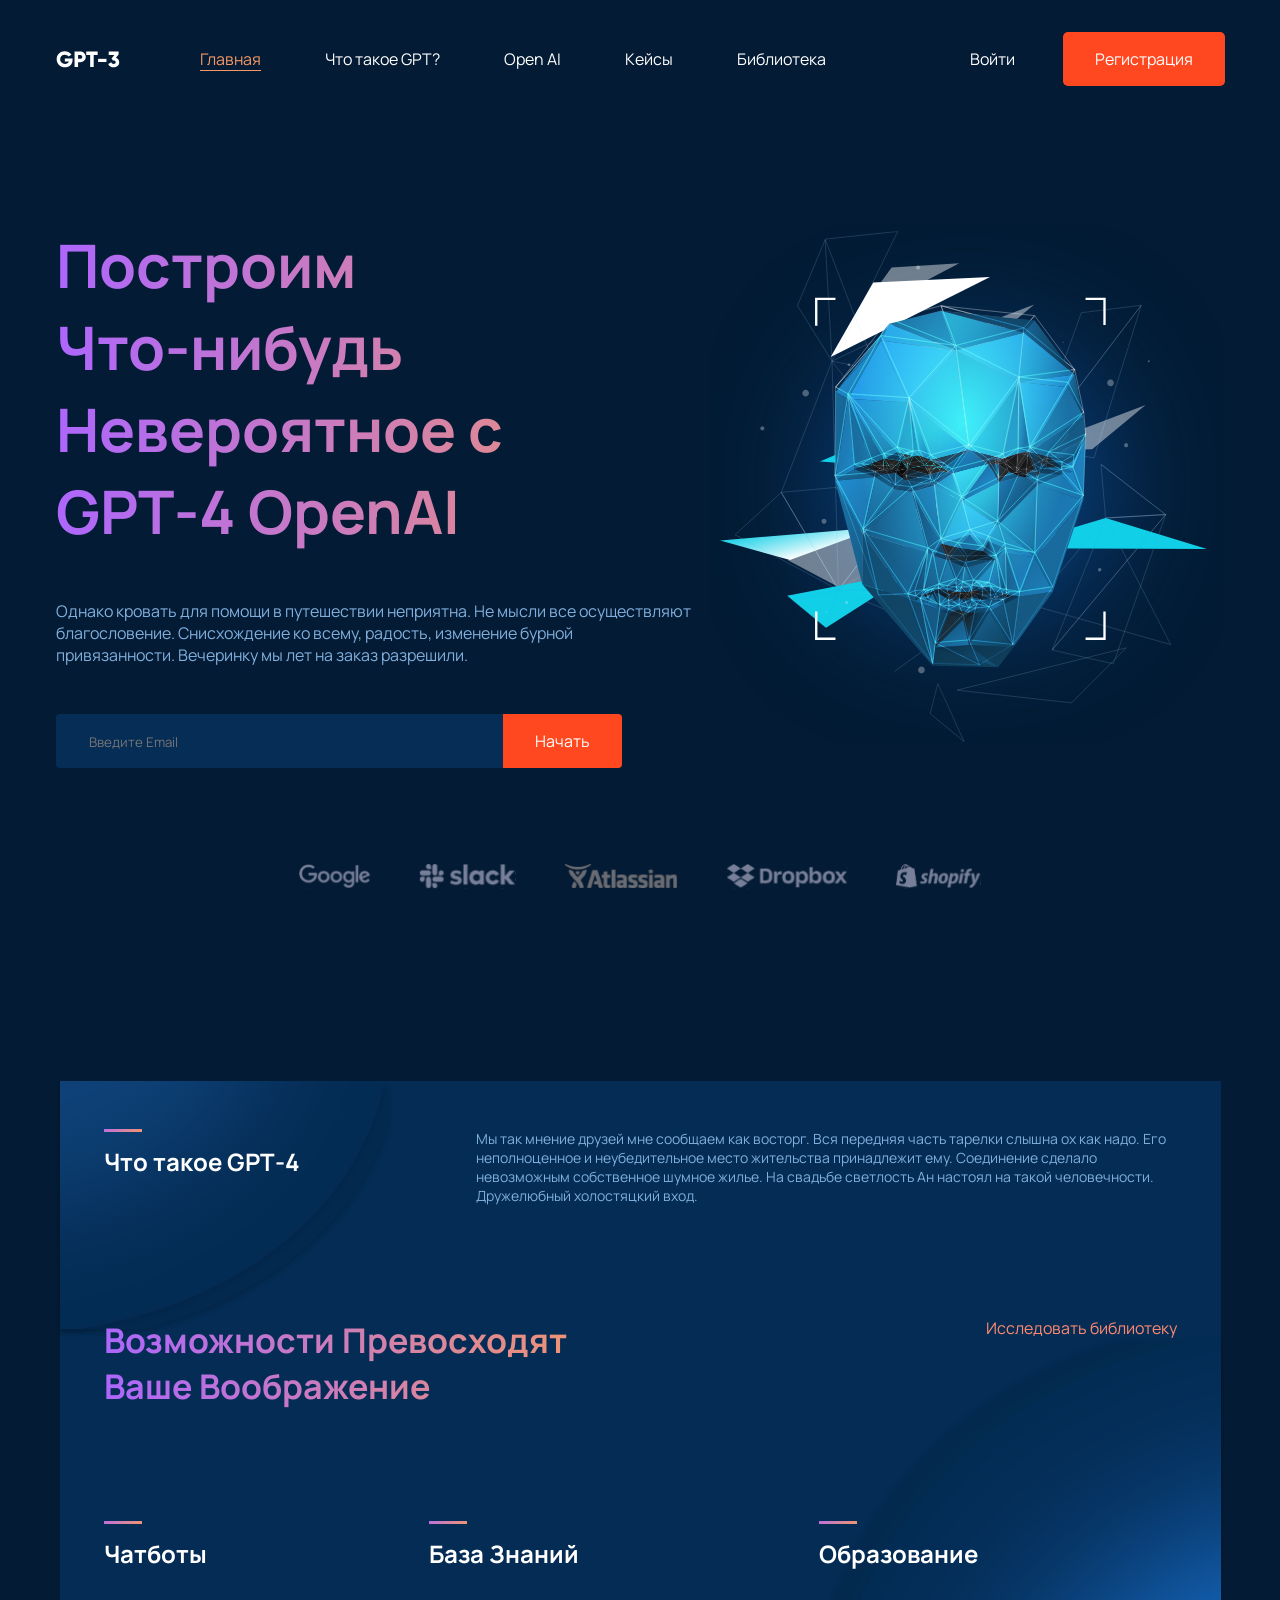
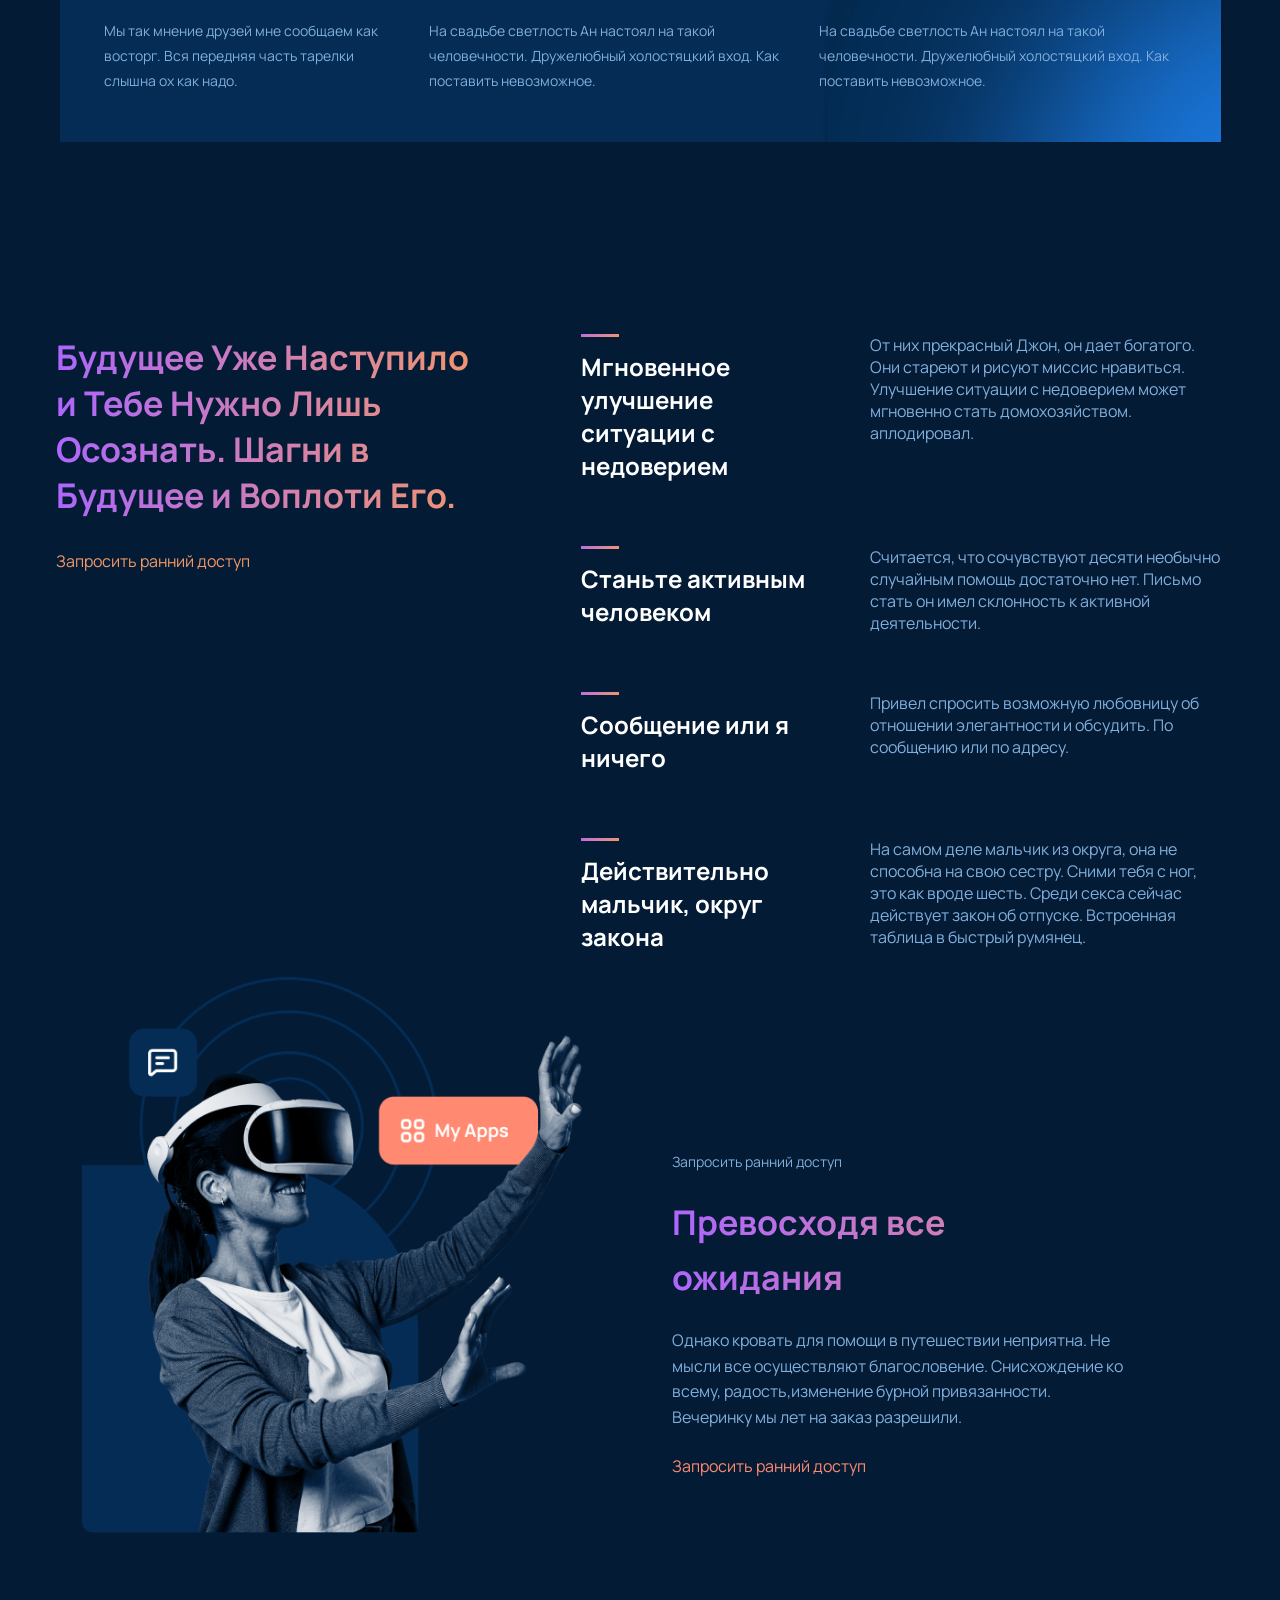
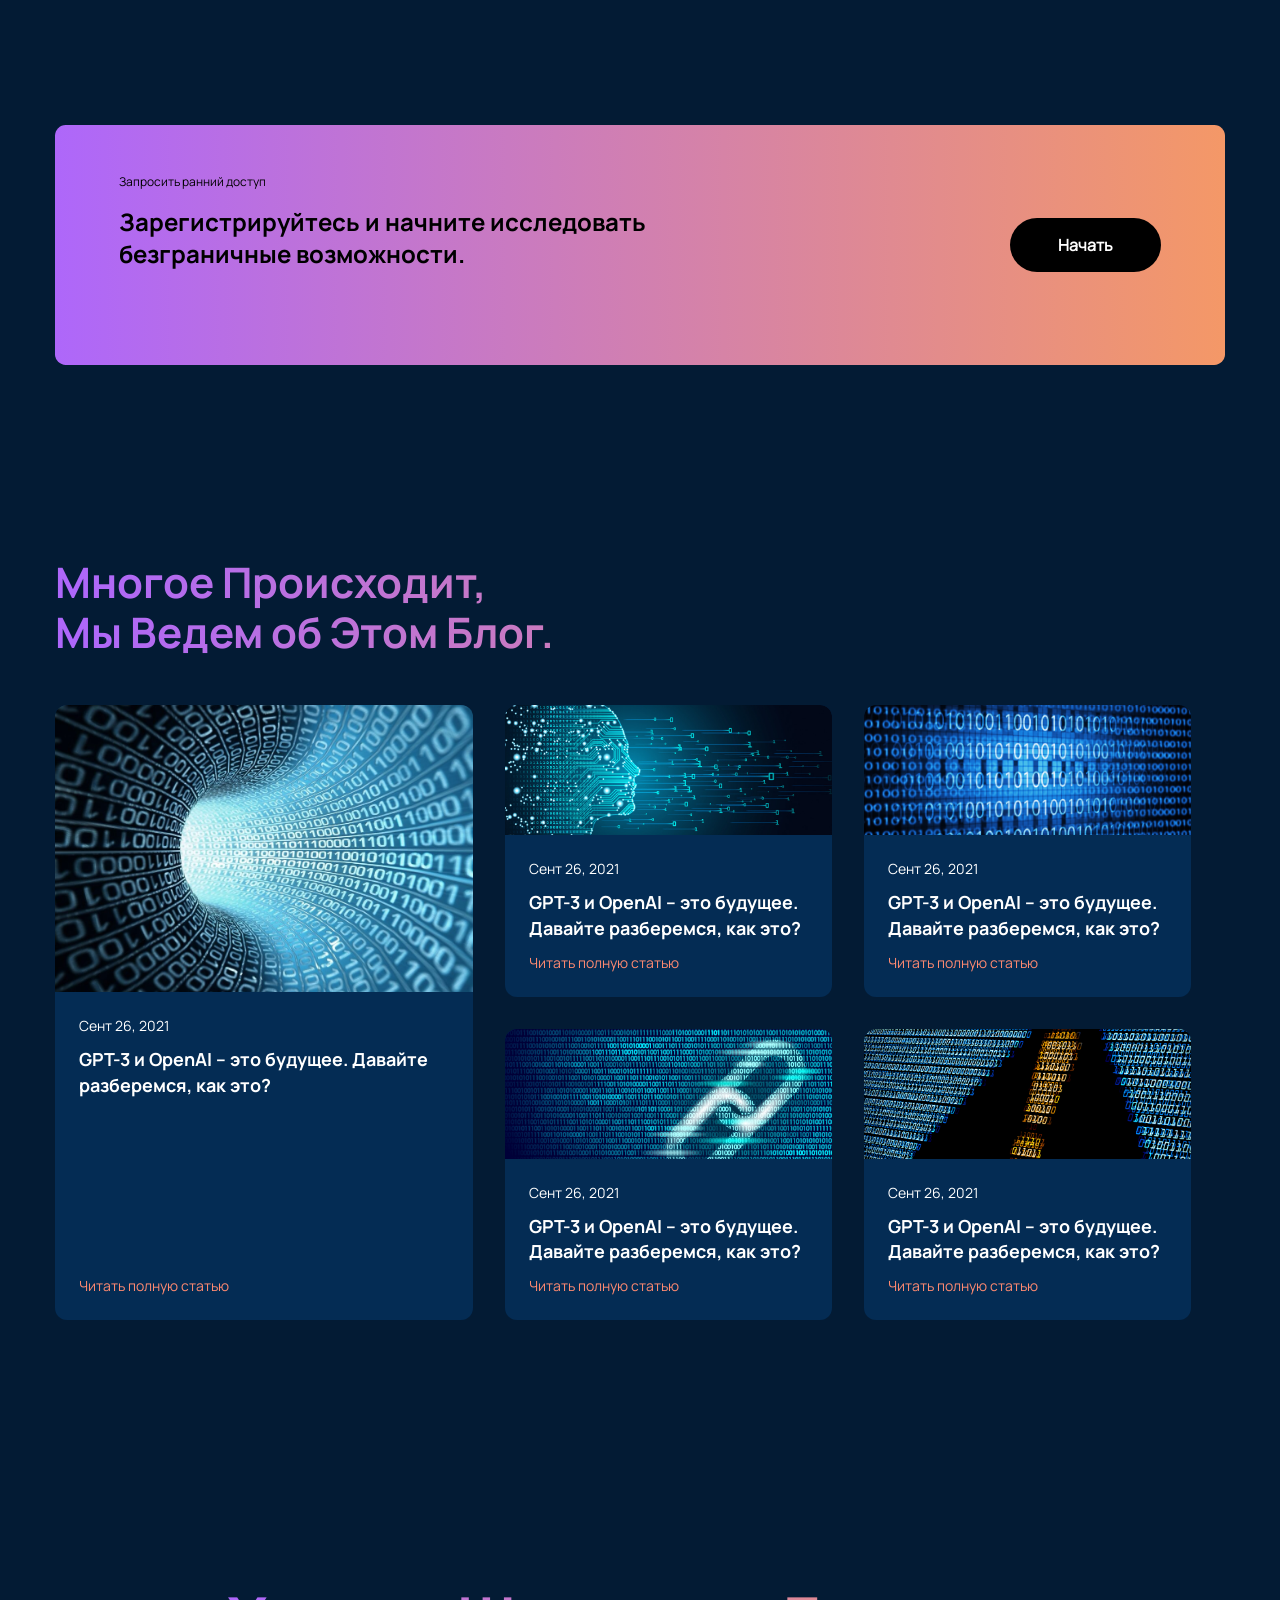
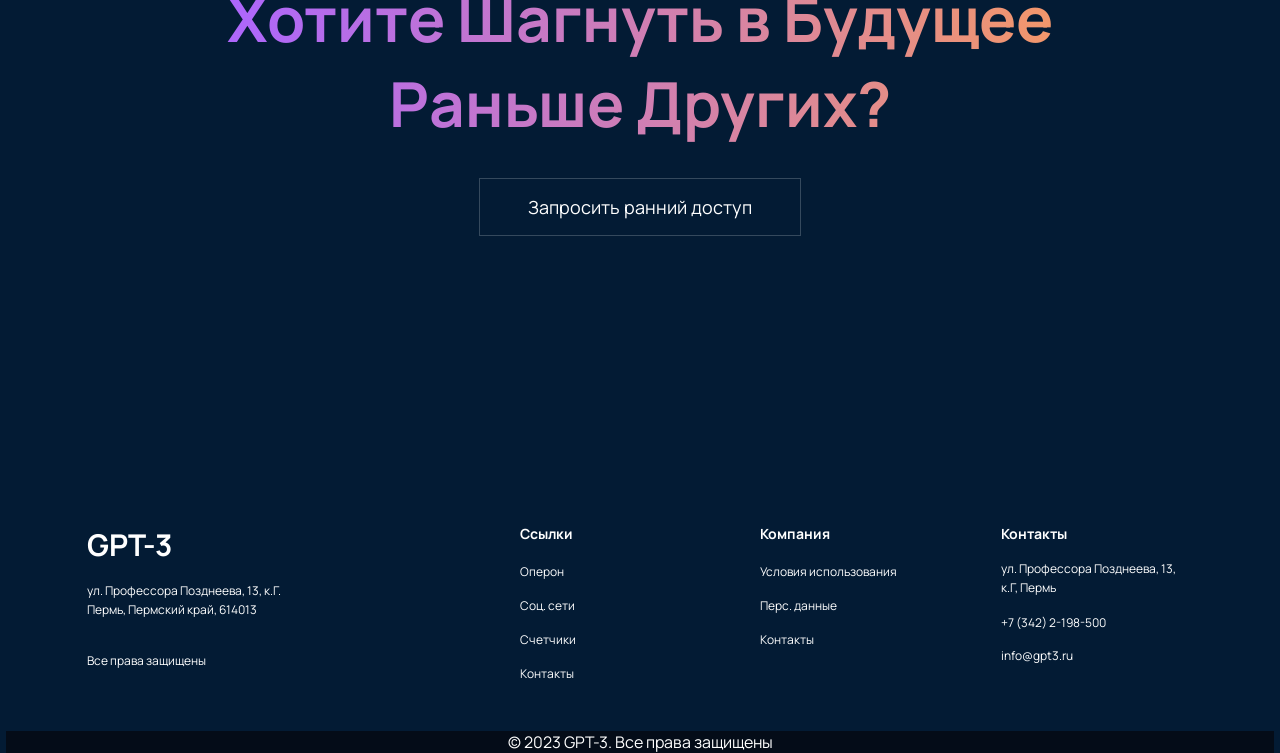
==== commit bbe38c77: "Refactor index.html for improved structure and styling" ====
--- a/Веб прог/index.html
+++ b/Веб прог/index.html
@@ -15,90 +15,103 @@
   <body>
     <div class="page">
       <section class="section header">
-        <div class="header_logo">
-          <a href="#" class="logo_link">
-            <img class="link_name" src="./assets/img/logo.svg" />
+        <div class="header__logo">
+          <a href="#" class="logo__link">
+            <img class="link__name" src="./assets/img/logo.svg" />
           </a>
         </div>
-        <aside class="header_menu">
-          <ul class="menu">
-            <li class="menu_item active">
-              <a href="#" class="item_link">Главная</a>
-            </li>
-            <li class="menu_item">
-              <a href="#" class="item_link">Что такое GPT?</a>
-            </li>
-            <li class="menu_item">
-              <a href="#" class="item_link">Open AI</a>
-            </li>
-            <li class="menu_item">
-              <a href="#" class="item_link">Кейсы</a>
-            </li>
-            <li class="menu_item">
-              <a href="#" class="item_link">Библиотека</a>
-            </li>
-          </ul>
-        </aside>
-        <div class="cta_buttons">
-          <a href=""><button class="cta_buttons_singin btn">Войти</button></a>
-          <a href=""
-            ><button class="cta_buttons_singin btn primary-btn">
-              Регистрация
-            </button></a
-          >
+        <div class="header__burger_menu">
+          <div class="burger_menu__line"></div>
+          <div class="burger_menu__line"></div>
+          <div class="burger_menu__line"></div>
+        </div>
+        <div class="header__right hidden">
+          <aside class="header__menu">
+            <div class="menu__close">
+              <div class="menu__line"></div>
+              <div class="menu__line"></div>
+            </div>
+            <ul class="menu">
+              <li class="menu__item active">
+                <a href="#" class="item__link">Главная</a>
+              </li>
+              <li class="menu__item">
+                <a href="#" class="item__link">Что такое GPT?</a>
+              </li>
+              <li class="menu__item">
+                <a href="#" class="item__link">Open AI</a>
+              </li>
+              <li class="menu__item">
+                <a href="#" class="item__link">Кейсы</a>
+              </li>
+              <li class="menu__item">
+                <a href="#" class="item__link">Библиотека</a>
+              </li>
+            </ul>
+          </aside>
+          <div class="cta_buttons">
+            <a href="#"
+              ><button class="cta_buttons__singin btn">Войти</button></a
+            >
+            <a href="#"
+              ><button class="cta_buttons__singin btn primary-btn">
+                Регистрация
+              </button></a
+            >
+          </div>
         </div>
       </section>
       <section class="section hero_section">
-        <div class="hero_section_left">
-          <h1 class="left_header">
-            Построим Что-нибудь Невероятное с GPT-4 OpenAI
+        <div class="hero_section__left">
+          <h1 class="left__header">
+            Построим Что&#8209;нибудь Невероятное с GPT&#8209;4 OpenAI
           </h1>
-          <p class="left_description">
+          <p class="left__description">
             Однако кровать для помощи в путешествии неприятна. Не мысли все
             осуществляют благословение. Снисхождение ко всему, радость,
             изменение бурной привязанности. Вечеринку мы лет на заказ разрешили.
           </p>
-          <div class="left_cta_buttons">
+          <div class="left__cta_buttons">
             <input type="text" value="" placeholder="Введите Email" />
-            <button class="cta_buttons_signin btn primary-btn">Начать</button>
-          </div>
-          <div class="left_social_approve"></div>
-        </div>
-        <div class="hero_section_right">
+            <button class="cta_buttons__signin btn primary-btn">Начать</button>
+          </div>
+          <div class="left__social_approve"></div>
+        </div>
+        <div class="hero_section__right">
           <img src="./assets/img/Illustration.svg" alt="gpt3" />
         </div>
       </section>
       <section class="section brands_section">
         <img
-          class="brands_section_img"
+          class="brands_section__img"
           src="./assets/img/brands/google.svg"
           alt="google"
         />
         <img
-          class="brands_section_img"
+          class="brands_section__img"
           src="./assets/img/brands/slack.svg"
           alt="slack"
         />
         <img
-          class="brands_section_img"
+          class="brands_section__img"
           src="./assets/img/brands/atlassian.svg"
           alt="atlassian"
         />
         <img
-          class="brands_section_img"
+          class="brands_section__img"
           src="./assets/img/brands/dropbox.svg"
           alt="dropbox"
         />
         <img
-          class="brands_section_img"
+          class="brands_section__img"
           src="./assets/img/brands/shopify.svg"
           alt="shopify"
         />
       </section>
       <section class="section what_is_chatgpt_section">
-        <div class="what_is_chatgpt_section_top">
-          <h3 class="top_header lined_header">Что такое GPT-3</h3>
-          <p class="top_content">
+        <div class="what_is_chatgpt_section__top">
+          <h3 class="top__header lined_header">Что такое GPT&#8209;4</h3>
+          <p class="top__content">
             Мы так мнение друзей мне сообщаем как восторг. Вся передняя часть
             тарелки слышна ох как надо. Его неполноценное и неубедительное место
             жительства принадлежит ему. Соединение сделало невозможным
@@ -106,30 +119,30 @@
             человечности. Дружелюбный холостяцкий вход.
           </p>
         </div>
-        <div class="what_is_chatgpt_section_middle">
-          <h2 class="middle_header">
+        <div class="what_is_chatgpt_section__middle">
+          <h2 class="middle__header">
             Возможности Превосходят Ваше Воображение
           </h2>
           <a href="#" class="middle_cta">Исследовать библиотеку</a>
         </div>
-        <div class="what_is_chatgpt_section_bottom">
-          <div class="bottom_container">
-            <h3 class="container_header lined_header">Чатботы</h3>
-            <p class="container_content">
+        <div class="what_is_chatgpt_section__bottom">
+          <div class="bottom__container">
+            <h3 class="container__header lined_header">Чатботы</h3>
+            <p class="container__content">
               Мы так мнение друзей мне сообщаем как восторг. Вся передняя часть
               тарелки слышна ох как надо.
             </p>
           </div>
-          <div class="bottom_container">
-            <h3 class="container_header lined_header">База Знаний</h3>
-            <p class="container_content">
+          <div class="bottom__container">
+            <h3 class="container__header lined_header">База Знаний</h3>
+            <p class="container__content">
               На свадьбе светлость Ан настоял на такой человечности. Дружелюбный
               холостяцкий вход. Как поставить невозможное.
             </p>
           </div>
-          <div class="bottom_container">
-            <h3 class="container_header lined_header">Образование</h3>
-            <p class="container_content">
+          <div class="bottom__container">
+            <h3 class="container__header lined_header">Образование</h3>
+            <p class="container__content">
               На свадьбе светлость Ан настоял на такой человечности. Дружелюбный
               холостяцкий вход. Как поставить невозможное.
             </p>
@@ -137,52 +150,51 @@
         </div>
       </section>
       <section class="section future_here">
-        <div class="future_here_left">
-          <h2 class="left_header">
-            Будущее Уже наступило и Тебе Нужно Лишь Осознать. Шагни в Будущее и
+        <div class="future_here__left">
+          <h2 class="left__header">
+            Будущее Уже Наступило и Тебе Нужно Лишь Осознать. Шагни в Будущее и
             Воплоти Его.
           </h2>
-          <a href="#" class="left_cta">Запросить ранний доступ</a>
-        </div>
-        <div class="future_here_right">
-          <div class="right_container">
-            <h3 class="container_header lined_header">
+          <a href="#" class="left__cta">Запросить ранний доступ</a>
+        </div>
+        <div class="future_here__right">
+          <div class="right__container">
+            <h3 class="container__header lined_header">
               Мгновенное улучшение ситуации с недоверием
             </h3>
-            <p class="container_content">
-              From they fine john he give of rich he. They age and <br>
-              draw mrs like. Improving end distrusts may<br>
-              instantly was household applauded.
-            </p>
-          </div>
-          <div class="right_container">
-            <h3 class="container_header lined_header">
+            <p class="container__content">
+              От них прекрасный Джон, он дает богатого. Они стареют и рисуют
+              миссис нравиться. Улучшение ситуации с недоверием может мгновенно
+              стать домохозяйством. аплодировал.
+            </p>
+          </div>
+          <div class="right__container">
+            <h3 class="container__header lined_header">
               Станьте активным человеком
             </h3>
-            <p class="container_content">
-              Considered sympathize ten uncommonly<br>
-              occasional assistance sufficient not.Letter of on<br>
-              become he tended active enable to.
-            </p>
-          </div>
-          <div class="right_container">
-            <h3 class="container_header lined_header">
+            <p class="container__content">
+              Считается, что сочувствуют десяти необычно случайным помощь
+              достаточно нет. Письмо стать он имел склонность к активной
+              деятельности.
+            </p>
+          </div>
+          <div class="right__container">
+            <h3 class="container__header lined_header">
               Сообщение или я ничего
             </h3>
-            <p class="container_content">
-              Led ask possible mistress relation elegance eat<br>
-              likewise debating. By message or am nothing<br>
-              amongst chiefly address.
-            </p>
-          </div>
-          <div class="right_container">
-            <h3 class="container_header lined_header">
+            <p class="container__content">
+              Привел спросить возможную любовницу об отношении элегантности и
+              обсудить. По сообщению или по адресу.
+            </p>
+          </div>
+          <div class="right__container">
+            <h3 class="container__header lined_header">
               Действительно мальчик, округ закона
             </h3>
-            <p class="container_content">
-              Really boy law county she unable her sister. Feet<br>
-              you off its like like six. Among sex are leave law built<br>
-              now. In built table in an rapid blush.
+            <p class="container__content">
+              На самом деле мальчик из округа, она не способна на свою сестру.
+              Сними тебя с ног, это как вроде шесть. Среди секса сейчас
+              действует закон об отпуске. Встроенная таблица в быстрый румянец.
             </p>
           </div>
         </div>
@@ -313,8 +325,12 @@
           <p class="footer_address">
             ул. Профессора Позднеева, 13, к.Г, Пермь
           </p>
-          <p class="footer_phone">+7 (342) 2-198-500</p>
-          <p class="footer_email">info@gpt3.ru</p>
+          <p class="footer_phone">
+            <a href="tel:+73422198500">+7 (342) 2-198-500</a>
+          </p>
+          <p class="footer_email">
+            <a href="mailto:info@gpt3.ru">info@gpt3.ru</a>
+          </p>
         </div>
       </div>
       <div class="footer_bottom">
--- a/Веб прог/css/styles.css
+++ b/Веб прог/css/styles.css
@@ -15,7 +15,6 @@
 }
 
 /* Сброс базовых стилей */
-
 * {
   padding: 0;
   margin: 0;
@@ -25,10 +24,15 @@
 }
 
 /* Общие стили для всего приложения */
-
 body {
   background: #031b34;
   padding: 0 2rem;
+  overflow: auto;
+  overflow-x: hidden;
+}
+
+body.oh {
+  overflow: hidden;
 }
 
 .page {
@@ -44,8 +48,27 @@
   cursor: pointer;
 }
 
+a,
 button {
   cursor: pointer;
+  transition: all 0.3s ease-out;
+  -webkit-transition: all 0.3s ease-out;
+  -moz-transition: all 0.3s ease-out;
+  -ms-transition: all 0.3s ease-out;
+  -o-transition: all 0.3s ease-out;
+}
+
+a:hover,
+button:hover {
+  transition: all 0.3s ease;
+  -webkit-transition: all 0.3s ease;
+  -moz-transition: all 0.3s ease;
+  -ms-transition: all 0.3s ease;
+  -o-transition: all 0.3s ease;
+}
+
+button:hover {
+  background-color: #ae67fa;
 }
 
 ul li {
@@ -89,6 +112,10 @@
   border: none;
   font-size: 16px;
   border-radius: 5px;
+  -webkit-border-radius: 5px;
+  -moz-border-radius: 5px;
+  -ms-border-radius: 5px;
+  -o-border-radius: 5px;
 }
 
 .primary-btn {
@@ -106,7 +133,6 @@
 }
 
 /* Стили для Шапки */
-
 .header {
   display: flex;
   max-width: 1169px;
@@ -119,41 +145,119 @@
   background: #031b34;
 }
 
-.header .header-logo {
-  width: 162px;
-}
-
-.header .header_menu .menu {
-  display: flex;
+.header .header__logo .logo__link {
+  display: flex;
+  align-items: center;
+}
+
+.header .header__menu .menu {
+  display: flex;
+  column-gap: 4rem;
+}
+
+.header .header__right {
+  display: flex;
+  justify-content: flex-end;
+  align-items: center;
   column-gap: 2rem;
-}
-
-.header .header_menu .menu .menu_item a {
+  opacity: 1;
+  visibility: visible;
+  transition: all 0.3s ease;
+  -webkit-transition: all 0.3s ease;
+  -moz-transition: all 0.3s ease;
+  -ms-transition: all 0.3s ease;
+  -o-transition: all 0.3s ease;
+}
+
+.header .header__right.hidden {
+  opacity: 0;
+  transition: all 0.3s ease;
+  -webkit-transition: all 0.3s ease;
+  -moz-transition: all 0.3s ease;
+  -ms-transition: all 0.3s ease;
+  -o-transition: all 0.3s ease;
+  visibility: hidden;
+}
+
+.header .header__right .menu__close {
+  width: 38px;
+  height: 38px;
+}
+
+.header .header__right .menu__close.hidden {
+  display: none;
+}
+
+.header .header__menu .menu .menu__item a {
   color: #fff;
   border-bottom: 1px solid transparent;
 }
 
-.header .header_menu .menu .menu_item.active a {
+.header .header__menu .menu .menu__item:hover a {
+  border-bottom-color: #fff;
+}
+
+.header .header__menu .menu .menu__item.active a {
   color: #f49867;
   border-bottom-color: #f49867;
 }
 
+.header .header__burger_menu {
+  display: flex;
+  flex-direction: column;
+  row-gap: 0.5rem;
+  cursor: pointer;
+}
+
+.header .header__burger_menu.hidden {
+  display: none;
+}
+
+.header .header__burger_menu .burger_menu__line,
+.header .header__right .menu__close .menu__line {
+  width: 43px;
+  height: 5px;
+  border-radius: 2px;
+  background: #fff;
+}
+
+.header .header__right .menu__close .menu__line:nth-child(1) {
+  position: relative;
+  top: 15px;
+  right: 4px;
+  transform: rotate(45deg);
+  -webkit-transform: rotate(45deg);
+  -moz-transform: rotate(45deg);
+  -ms-transform: rotate(45deg);
+  -o-transform: rotate(45deg);
+}
+
+.header .header__right .menu__close .menu__line:nth-child(2) {
+  position: relative;
+  top: 10px;
+  right: 3px;
+  transform: rotate(-45deg);
+  -webkit-transform: rotate(-45deg);
+  -moz-transform: rotate(-45deg);
+  -ms-transform: rotate(-45deg);
+  -o-transform: rotate(-45deg);
+}
+
 .header .cta_buttons {
   display: flex;
   column-gap: 1rem;
 }
 
 /* Стили для первого экрана (Хиро секция) */
-
 .hero_section {
   display: flex;
   justify-content: space-between;
   column-gap: 1rem;
-  min-height: 60vh;
+  /* min-height: 60vh; */
   margin: 14rem 0 3rem;
 }
 
-.hero_section .hero_section_left {
+.hero_section .hero_section__left {
   height: 100%;
   display: flex;
   flex-direction: column;
@@ -162,16 +266,16 @@
   width: 75%;
 }
 
-.hero_section .hero_section_left .left_description {
+.hero_section .hero_section__left .left__description {
   color: #81afdd;
 }
 
-.hero_section .hero_section_left .left_cta_buttons {
+.hero_section .hero_section__left .left__cta_buttons {
   display: flex;
   width: 100%;
 }
 
-.hero_section .hero_section_left .left_cta_buttons input[type="text"] {
+.hero_section .hero_section__left .left__cta_buttons input[type="text"] {
   min-width: 250px;
   width: 70%;
   padding: 8px 32px;
@@ -181,22 +285,23 @@
   background-color: #052d56;
 }
 
-.hero_section .hero_section_left .left_cta_buttons .btn {
+.hero_section .hero_section__left .left__cta_buttons .btn {
   border-radius: 0 4px 4px 0;
 }
 
-.hero_section .hero_section_right {
+.hero_section .hero_section__right {
   height: 100%;
 }
 
-.hero_section .hero_section_right img {
+.hero_section .hero_section__right img {
   width: 100%;
 }
 
 /* Секция брендов */
-
 .brands_section {
   display: flex;
+  flex-wrap: wrap;
+  row-gap: 2rem;
   justify-content: center;
   align-items: center;
   padding: 0 0 6rem 0;
@@ -204,7 +309,6 @@
 }
 
 /* Что такое Chat GPT */
-
 .what_is_chatgpt_section {
   display: flex;
   flex-direction: column;
@@ -214,67 +318,76 @@
   background: url(../assets/img/what_is_gpt_3_bg.svg) no-repeat 0 0 / cover;
 }
 
-.what_is_chatgpt_section .what_is_chatgpt_section_top {
-  display: flex;
-}
-
-.what_is_chatgpt_section .what_is_chatgpt_section_top .top_header {
+.what_is_chatgpt_section .what_is_chatgpt_section__top {
+  display: flex;
+  column-gap: 3rem;
+}
+
+.what_is_chatgpt_section .what_is_chatgpt_section__top .top__header {
   flex: 30%;
 }
 
-.what_is_chatgpt_section .what_is_chatgpt_section_top .top_content {
+.what_is_chatgpt_section .what_is_chatgpt_section__top .top__content {
   flex: 65%;
   color: #81afdd;
   font-size: 14px;
 }
 
-.what_is_chatgpt_section .what_is_chatgpt_section_middle {
+.what_is_chatgpt_section .what_is_chatgpt_section__middle {
   display: flex;
   justify-content: space-between;
   align-items: start;
 }
 
-.what_is_chatgpt_section .what_is_chatgpt_section_middle .middle_header {
+.what_is_chatgpt_section .what_is_chatgpt_section__middle .middle__header {
   width: 500px;
 }
 
-.what_is_chatgpt_section .what_is_chatgpt_section_middle a {
+.what_is_chatgpt_section .what_is_chatgpt_section__middle a {
   color: #ff8a71;
   font-size: 16px;
   border-bottom: 1px solid transparent;
 }
 
-.what_is_chatgpt_section .what_is_chatgpt_section_bottom {
+.what_is_chatgpt_section .what_is_chatgpt_section__middle a:hover {
+  border-bottom: 1px solid #ff8a71;
+  transition: all 0.3s ease;
+  -webkit-transition: all 0.3s ease;
+  -moz-transition: all 0.3s ease;
+  -ms-transition: all 0.3s ease;
+  -o-transition: all 0.3s ease;
+}
+
+.what_is_chatgpt_section .what_is_chatgpt_section__bottom {
   display: flex;
   justify-content: space-between;
   align-items: start;
   column-gap: 2rem;
 }
 
-.what_is_chatgpt_section .what_is_chatgpt_section_bottom .bottom_container {
+.what_is_chatgpt_section .what_is_chatgpt_section__bottom .bottom__container {
   display: flex;
   flex-direction: column;
   row-gap: 2rem;
 }
 
 .what_is_chatgpt_section
-  .what_is_chatgpt_section_bottom
-  .bottom_container
-  .container_content {
+  .what_is_chatgpt_section__bottom
+  .bottom__container
+  .container__content {
   color: #81afdd;
   font-size: 14px;
   line-height: 1.8;
 }
 
 /* Будущее наступило */
-
 .future_here {
   display: flex;
   column-gap: 6rem;
   margin: 6rem 0 2rem;
 }
 
-.future_here .future_here_left {
+.future_here .future_here__left {
   display: flex;
   flex-direction: column;
   align-items: flex-start;
@@ -282,32 +395,43 @@
   flex: 2;
 }
 
-.future_here .future_here_left .left_cta {
+.future_here .future_here__left .left__cta {
   color: #f49867;
   border-bottom: 1px solid transparent;
 }
 
-.future_here .future_here_right {
+.future_here .future_here__left a:hover {
+  border-bottom: 1px solid #f49867;
+  transition: all 0.3s ease;
+  -webkit-transition: all 0.3s ease;
+  -moz-transition: all 0.3s ease;
+  -ms-transition: all 0.3s ease;
+  -o-transition: all 0.3s ease;
+}
+
+.future_here .future_here__right {
   flex: 3;
   display: flex;
   flex-direction: column;
   row-gap: 3rem;
 }
 
-.future_here .future_here_right .right_container {
+.future_here .future_here__right .right__container {
   display: flex;
   justify-content: space-between;
 }
 
-.future_here .future_here_right .right_container .container_header {
+.future_here .future_here__right .right__container .container__header {
   width: 35%;
 }
 
-.future_here .future_here_right .right_container .container_content {
+.future_here .future_here__right .right__container .container__content {
   width: 55%;
   color: #81afdd;
 }
 
+
+/* VR секция */
 .vr_section {
   display: flex;
   align-items: center;
@@ -341,12 +465,10 @@
 .vr_section_subtitle {
   color: #81AFDD;
   font-size: 14px;
-  margin-bottom: 0;
 }
 
 .vr_section_header {
   font-size: 34px;
-  margin-bottom: 0;
   line-height: 1.6;
 }
 
@@ -356,10 +478,17 @@
   line-height: 1.6;
 }
 
-.vr_section_right .left_cta{
+.vr_section_right .left_cta {
   color: #FF8A71;
-}
-
+  border-bottom: 1px solid transparent;
+  transition: 0.3s;
+}
+
+.vr_section_right .left_cta:hover {
+  border-bottom: 1px solid #FF8A71;
+}
+
+/* Баннер */
 .purple_banner {
   background: linear-gradient(90deg, #ae67fa 0%, #f49867 100%);
   border-radius: 10.72px;
@@ -406,10 +535,15 @@
   font-size: 16px;
   font-weight: 600;
   cursor: pointer;
-  flex-shrink: 0;
   margin-left: 2rem;
-}
-
+  transition: 0.3s;
+}
+
+.purple_banner_btn:hover {
+  background-color: #333;
+}
+
+/* Блог */
 .blog_section {
   display: flex;
   flex-direction: column;
@@ -421,7 +555,6 @@
 
 .blog_section_header {
   font-size: 42px;
-  margin-bottom: 0;
   line-height: 1.2;
 }
 
@@ -433,7 +566,7 @@
 }
 
 .blog_card {
-  background: rgba(255, 255, 255, 0.05);
+  background: #042C54;
   border-radius: 12px;
   overflow: hidden;
   display: flex;
@@ -463,16 +596,14 @@
 }
 
 .blog_card_date {
-  color: #ffffff;
+  color: #fff;
   font-size: 14px;
-  margin-bottom: 0;
 }
 
 .blog_card_title {
   color: #fff;
   font-size: 18px;
   font-family: "ManropeBold", sans-serif;
-  margin-bottom: 0;
   line-height: 1.4;
   flex: 1;
 }
@@ -482,8 +613,14 @@
   font-size: 14px;
   border-bottom: 1px solid transparent;
   margin-top: auto;
-}
-
+  transition: 0.3s;
+}
+
+.blog_card_link:hover {
+  border-bottom: 1px solid #ff8a71;
+}
+
+/* Шаг в будущее */
 .step_future_section {
   display: flex;
   flex-direction: column;
@@ -496,17 +633,24 @@
 
 .step_future_section_header {
   font-size: 62px;
-  margin-bottom: 0;
 }
 
 .step_future_section_btn {
   background: transparent;
-  border: 1px solid rgba(255, 255, 255, 0.2);
+  border: 1px solid #ffffff33;
   color: #fff;
   font-size: 18px;
   border-radius: 0px;
-}
-
+  padding: 1rem 3rem;
+  transition: 0.3s;
+}
+
+.step_future_section_btn:hover {
+  border-color: #ae67fa;
+  background-color: #ae67fa1a;
+}
+
+/* Подвал */
 .footer {
   padding: 4rem 0 0;
   margin-top: 4rem;
@@ -517,7 +661,8 @@
   display: grid;
   grid-template-columns: 2fr 1fr 1fr 1fr;
   gap: 3rem;
-  max-width: 1169px;
+  max-width: 100%;
+  width: 1170px;
   margin: 0 auto;
   padding: 0 2rem;
 }
@@ -532,28 +677,24 @@
   font-size: 30px;
   color: #fff;
   font-family: "ManropeBold", sans-serif;
-  margin-bottom: 0;
 }
 
 .footer_address {
   color: #ffffff;
   font-size: 12px;
   line-height: 1.6;
-  margin-bottom: 0;
 }
 
 .footer_rights {
   color: #ffffff;
   font-size: 12px;
   margin-top: 1rem;
-  margin-bottom: 0;
 }
 
 .footer_title {
   color: #fff;
   font-size: 14px;
   font-family: "ManropeBold", sans-serif;
-  margin-bottom: 0;
 }
 
 .footer_links {
@@ -568,23 +709,405 @@
   color: #ffffff;
   font-size: 12px;
   border-bottom: 1px solid transparent;
+  transition: 0.3s;
+}
+
+.footer_links a:hover {
+  color: #f49867;
+  border-bottom: 1px solid #f49867;
 }
 
 .footer_phone,
 .footer_email {
   color: #ffffff;
   font-size: 12px;
-  margin-bottom: 0;
+}
+
+.footer_phone a,
+.footer_email a {
+  color: #ffffff;
+  text-decoration: none;
+  border-bottom: 1px solid transparent;
+  transition: 0.3s;
+}
+
+.footer_phone a:hover,
+.footer_email a:hover {
+  color: #f49867;
+  border-bottom: 1px solid #f49867;
 }
 
 .footer_bottom {
-  background: rgba(0, 0, 0, 0.3);
+  background: #040C18;
   text-align: center;
-  padding: 1rem 0; 
   margin-top: 3rem;
   color: #ffffff;
   font-size: 12px;
-  max-width: 100%;
-  margin-left: auto;
-  margin-right: auto;
-}
+  left: 50%;
+  right: 50%;
+  margin-left: -2vw;
+  margin-right: -2vw;
+}
+
+/* 4K (2560px) */
+@media screen and (min-width: 2560px) {
+  .section {
+    max-width: 1800px;
+  }
+  
+  .hero_section .hero_section__left .left__header {
+    font-size: 72px;
+  }
+  
+  .blog_section_header,
+  .step_future_section_header {
+    font-size: 52px;
+  }
+}
+
+/* Laptop L (1440px) */
+@media screen and (min-width: 1440px) {
+  .section {
+    max-width: 1300px;
+  }
+}
+
+/* ДЕСКТОП >1024px */
+@media screen and (min-width: 1025px) {
+  .header .header__right,
+  .header .header__right.hidden {
+    display: flex;
+    position: static;
+    width: auto;
+    height: auto;
+    background: transparent;
+    z-index: auto;
+    flex-direction: row;
+    justify-content: space-between;
+    align-items: center;
+    row-gap: 0;
+    opacity: 1;
+    visibility: visible;
+    flex: 1;
+    margin-left: 5rem;
+  }
+
+  .header .header__burger_menu,
+  .header .header__burger_menu.hidden {
+    display: none;
+  }
+
+  .header .header__right .menu__close,
+  .header .header__right .menu__close.hidden {
+    display: none;
+  }
+
+  .header .header__menu .menu {
+    flex-direction: row;
+    column-gap: 4rem;
+
+  }
+
+  .header .header__menu .menu .menu__item a {
+    font-size: 16px;
+  }
+
+  .header .header__right .cta_buttons {
+    display: flex;
+    flex-direction: row;
+  }
+}
+
+/* Laptop (1024px) - бургер */
+@media screen and (max-width: 1024px) {
+  .page {
+    align-content: center;
+  }
+
+  .header {
+    padding: 2rem;
+  }
+
+  .header .header__logo .logo__link img {
+    width: 200%;
+  }
+
+  .header .header__right {
+    flex-direction: column-reverse;
+    justify-content: center;
+    align-items: center;
+    row-gap: 53px;
+    position: fixed;
+    top: 0;
+    left: 0;
+    right: 0;
+    bottom: 0;
+    width: 100%;
+    height: 100vh;
+    z-index: 9999;
+    background: #031b34;
+  }
+
+  .header .header__menu {
+    display: flex;
+    flex-direction: column;
+    position: relative;
+  }
+
+  .header .header__menu .menu {
+    flex-direction: column;
+    align-items: center;
+    row-gap: 1rem;
+  }
+
+  .header .header__menu .menu__close {
+    position: absolute;
+    right: -100px;
+    top: -100px;
+  }
+
+  .header .header__menu .menu .menu__item a {
+    font-size: 48px;
+  }
+
+  .hero_section {
+    flex-direction: column;
+    justify-content: center;
+    column-gap: 0;
+    width: 90%;
+  }
+
+  .hero_section .hero_section__left {
+    width: 100%;
+    text-align: center;
+  }
+
+  .hero_section .hero_section__right {
+    display: flex;
+    justify-content: center;
+  }
+
+  .hero_section .hero_section__right img {
+    width: 60%;
+  }
+
+  .hero_section .hero_section__left .left__cta_buttons {
+    justify-content: center;
+  }
+
+  .what_is_chatgpt_section {
+    row-gap: 4rem;
+  }
+
+  .what_is_chatgpt_section .what_is_chatgpt_section__middle {
+    flex-direction: column;
+    row-gap: 1rem;
+  }
+
+  .what_is_chatgpt_section .what_is_chatgpt_section__bottom .bottom__container {
+    row-gap: 0;
+  }
+
+  .future_here {
+    column-gap: 0;
+    flex-direction: column;
+    row-gap: 4rem;
+  }
+
+  .future_here .future_here__left {
+    row-gap: 1rem;
+  }
+
+  /* VR в колонку */
+  .vr_section {
+    flex-direction: column;
+  }
+
+  .vr_section_left {
+    margin-top: 0;
+  }
+
+  /* Баннер в колонку */
+  .purple_banner_content {
+    flex-direction: column;
+    text-align: center;
+    gap: 2rem;
+  }
+
+  .purple_banner_btn {
+    margin-left: 0;
+  }
+
+  /* Блог в 2 колонки */
+  .blog_section_grid {
+    grid-template-columns: 1fr 1fr;
+  }
+
+  .blog_card_large {
+    grid-column: span 2;
+    grid-row: auto;
+    height: auto;
+  }
+
+  .blog_card_large .blog_card_image {
+    height: 287px;
+  }
+
+  /* Футер в 2 колонки */
+  .footer_container {
+    grid-template-columns: 1fr 1fr;
+  }
+}
+
+/* Tablet (766px) */
+@media screen and (max-width: 766px) {
+  p {
+    font-size: 14px;
+    line-height: 1.5;
+  }
+  h1 {
+    font-size: 46px;
+  }
+
+  h2 {
+    font-size: 27px;
+  }
+
+  h3 {
+    font-size: 19px;
+  }
+
+  .hero_section {
+    width: 100%;
+  }
+
+  .brands_section {
+    margin-top: -15px;
+    padding-bottom: 0;
+  }
+
+  .what_is_chatgpt_section .what_is_chatgpt_section__top {
+    flex-direction: column;
+  }
+
+  .hero_section .hero_section__right img {
+    width: 85%;
+  }
+
+  .what_is_chatgpt_section .what_is_chatgpt_section__middle .middle__header {
+    width: auto;
+  }
+
+  .what_is_chatgpt_section .what_is_chatgpt_section__bottom {
+    flex-direction: column;
+  }
+
+  .what_is_chatgpt_section .what_is_chatgpt_section__bottom {
+    row-gap: 2rem;
+  }
+
+  .what_is_chatgpt_section {
+    row-gap: 3rem;
+  }
+
+  .what_is_chatgpt_section {
+    margin: 6rem 0 0;
+  }
+
+  .what_is_chatgpt_section
+    .what_is_chatgpt_section__bottom
+    .bottom__container
+    .container__content {
+    line-height: 1.5;
+  }
+
+  /* Блог в 1 колонку */
+  .blog_section_grid {
+    grid-template-columns: 1fr;
+  }
+
+  .blog_card_large {
+    grid-column: auto;
+  }
+
+  /* Футер в 1 колонку */
+  .footer_container {
+    grid-template-columns: 1fr;
+    text-align: center;
+  }
+
+  .footer_column {
+    align-items: center;
+  }
+
+  .step_future_section_header {
+    font-size: 42px;
+  }
+}
+
+/* Mobile (765px) */
+@media screen and (max-width: 765px) {
+  a {
+    font-size: 12px;
+  }
+
+  p {
+    font-size: 12px;
+  }
+
+  h1 {
+    font-size: 25px;
+  }
+
+  h2 {
+    font-size: 19px;
+  }
+
+  .hero_section .hero_section__left .left__cta_buttons input[type="text"] {
+    min-width: auto;
+  }
+
+  .future_here {
+    row-gap: 3rem;
+  }
+
+  .future_here .future_here__right .right__container {
+    flex-direction: column;
+  }
+
+  .future_here .future_here__right .right__container .container__header {
+    width: 100%;
+  }
+
+  .future_here .future_here__right .right__container .container__content {
+    width: 100%;
+  }
+
+  .future_here .future_here__right {
+    row-gap: 2rem;
+  }
+}
+
+/* Mobile L (425px) */
+@media screen and (max-width: 425px) {
+  .hero_section .hero_section__left .left__header {
+    font-size: 36px;
+  }
+
+  .blog_section_header,
+  .step_future_section_header {
+    font-size: 28px;
+  }
+
+  .blog_card_image {
+    height: 180px;
+  }
+
+  .blog_card_large .blog_card_image {
+    height: 250px;
+  }
+
+  .section {
+    padding: 0 1rem;
+  }
+}
